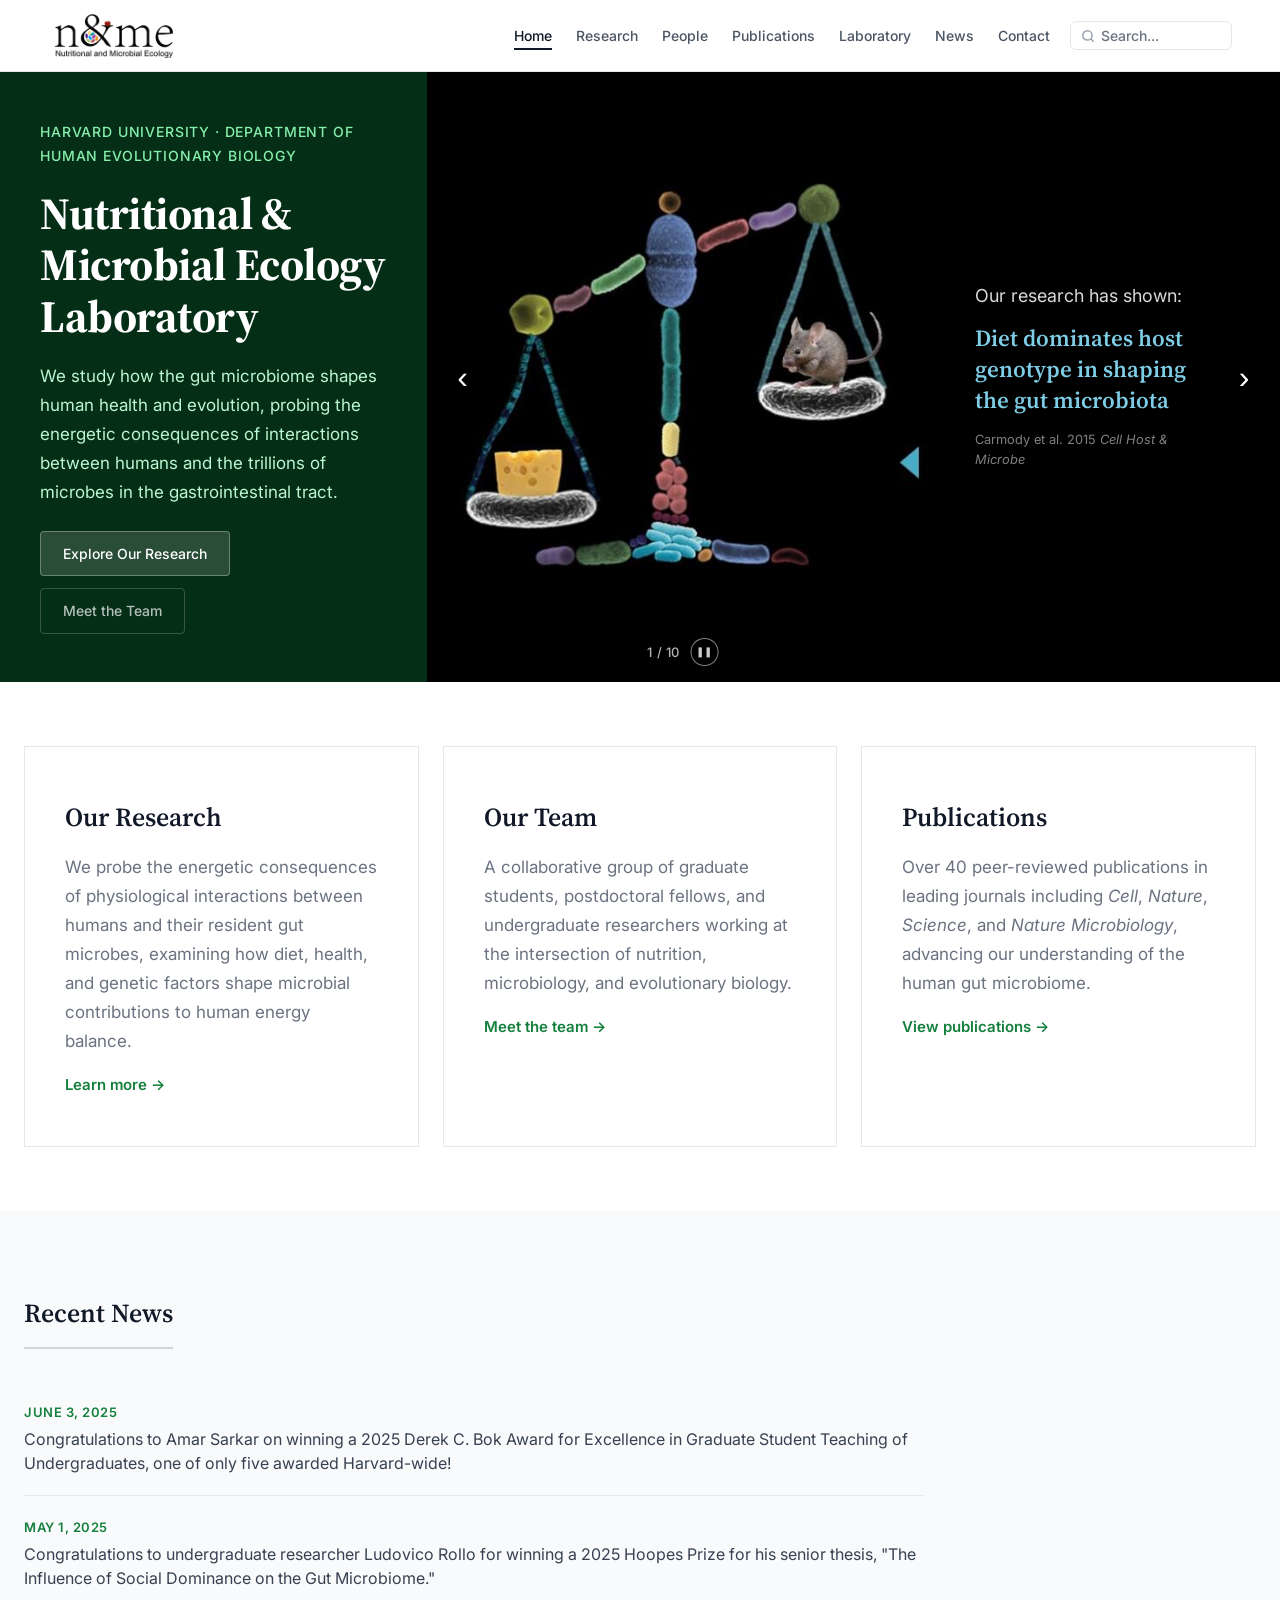
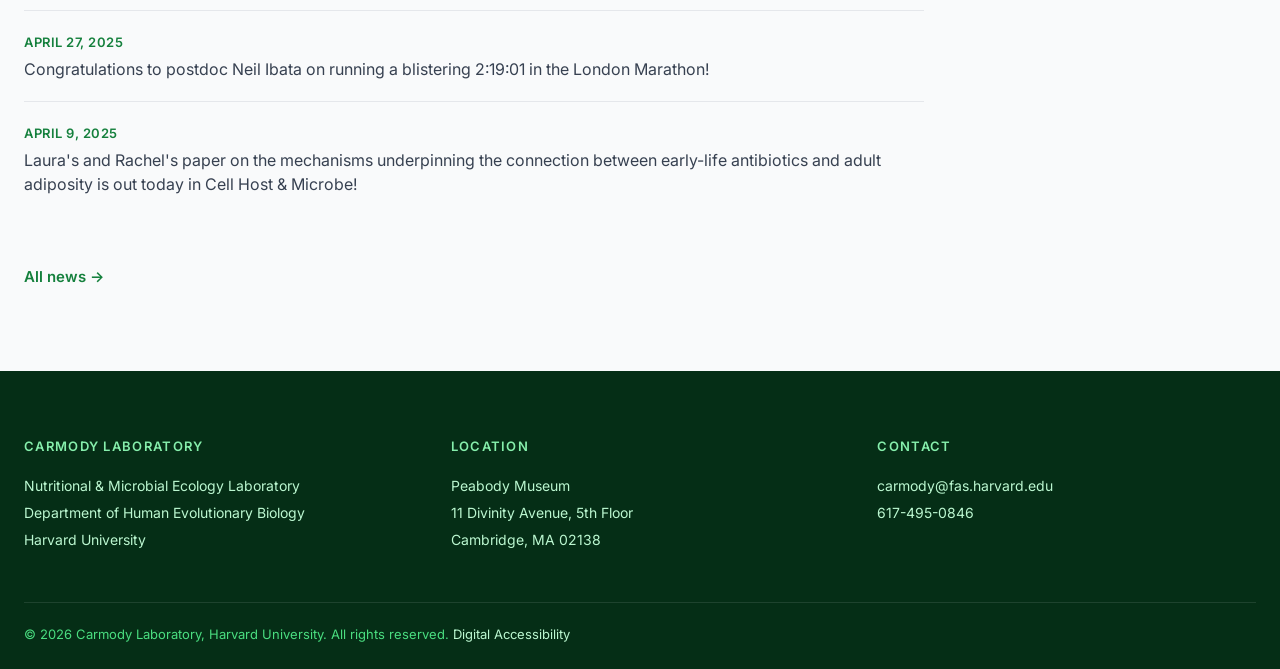
==== index.html @ 8794266c "Add site favicon using NME logo ampersand Generated favicon.ico, favicon-32x32.png, apple-touch-icon" ====
<!DOCTYPE html>
<html lang="en">
<head>
  <meta charset="UTF-8">
  <link rel="icon" type="image/x-icon" href="favicon.ico">
  <link rel="icon" type="image/png" sizes="32x32" href="favicon-32x32.png">
  <link rel="apple-touch-icon" sizes="180x180" href="apple-touch-icon.png">
  <meta name="viewport" content="width=device-width, initial-scale=1.0">
  <title>Carmody Laboratory | Nutritional &amp; Microbial Ecology Laboratory</title>
  <meta name="description" content="The Carmody Laboratory at Harvard University studies how the gut microbiome shapes human health and evolution.">
  <link rel="preconnect" href="https://fonts.googleapis.com">
  <link rel="preconnect" href="https://fonts.gstatic.com" crossorigin>
  <link href="https://fonts.googleapis.com/css2?family=Inter:wght@400;500;600&family=Source+Serif+4:ital,wght@0,400;0,600;0,700;1,400&display=swap" rel="stylesheet">
  <link rel="stylesheet" href="css/styles.css">
</head>
<body>
  <div id="site-nav"></div>

  <main id="main-content">
  <section class="hero">
    <div class="hero-sidecar">
      <div class="hero-text">
        <div class="hero-label">Harvard University &middot; Department of Human Evolutionary Biology</div>
        <h1>Nutritional &amp; Microbial Ecology Laboratory</h1>
        <p class="hero-description">We study how the gut microbiome shapes human health and evolution, probing the energetic consequences of interactions between humans and the trillions of microbes in the gastrointestinal tract.</p>
        <div class="hero-cta">
          <a href="research.html" class="btn btn-primary">Explore Our Research</a>
          <a href="people.html" class="btn btn-outline">Meet the Team</a>
        </div>
      </div>
      <div class="hero-carousel">
        <div class="hero-slideshow">
          <div class="hero-slide active">
            <img src="images/slide1.jpg" alt="Carmody Laboratory research – diet dominates host genotype in shaping the gut microbiota">
          </div>
          <div class="hero-slide">
            <img src="images/slide2.jpg" alt="Carmody Laboratory research">
          </div>
          <div class="hero-slide">
            <img src="images/slide3.jpg" alt="Carmody Laboratory research">
          </div>
          <div class="hero-slide">
            <img src="images/slide4.jpg" alt="Carmody Laboratory research – cooking shapes the gut microbiome">
          </div>
          <div class="hero-slide">
            <img src="images/slide5.jpg" alt="Carmody Laboratory research">
          </div>
          <div class="hero-slide">
            <img src="images/slide6.jpg" alt="Carmody Laboratory research">
          </div>
          <div class="hero-slide">
            <img src="images/slide7.jpg" alt="Carmody Laboratory research – early-life antibiotics and adult adiposity">
          </div>
          <div class="hero-slide">
            <img src="images/slide8.jpg" alt="Carmody Laboratory research – dietary preservatives alter the microbiome">
          </div>
          <div class="hero-slide">
            <img src="images/slide9.jpg" alt="Carmody Laboratory research – socially transmissible gut microbes">
          </div>
          <div class="hero-slide">
            <img src="images/slide10.jpg" alt="Carmody Laboratory research – diet-microbiome-brain axis">
          </div>
        </div>
        <button class="hero-arrow hero-arrow-prev" aria-label="Previous slide">&#8249;</button>
        <button class="hero-arrow hero-arrow-next" aria-label="Next slide">&#8250;</button>
        <div class="hero-controls" role="group" aria-label="Slide navigation">
          <span class="hero-counter" id="hero-counter" aria-live="polite">1 / 10</span>
          <button class="hero-pause" id="hero-pause" aria-label="Pause slideshow">&#10074;&#10074;</button>
        </div>
        <div class="slide-caption" aria-live="polite" aria-atomic="true">
          <p class="slide-label">Our research has shown:</p>
          <p class="slide-finding" id="slide-finding"></p>
          <p class="slide-citation" id="slide-citation"></p>
        </div>
      </div>
    </div>
  </section>

  <section class="highlights-section">
    <div class="highlights">
      <a href="research.html" class="highlight-card">
        <h2>Our Research</h2>
        <p>We probe the energetic consequences of physiological interactions between humans and their resident gut microbes, examining how diet, health, and genetic factors shape microbial contributions to human energy balance.</p>
        <span class="card-link">Learn more &rarr;</span>
      </a>
      <a href="people.html" class="highlight-card">
        <h2>Our Team</h2>
        <p>A collaborative group of graduate students, postdoctoral fellows, and undergraduate researchers working at the intersection of nutrition, microbiology, and evolutionary biology.</p>
        <span class="card-link">Meet the team &rarr;</span>
      </a>
      <a href="publications.html" class="highlight-card">
        <h2>Publications</h2>
        <p>Over 40 peer-reviewed publications in leading journals including <em>Cell</em>, <em>Nature</em>, <em>Science</em>, and <em>Nature Microbiology</em>, advancing our understanding of the human gut microbiome.</p>
        <span class="card-link">View publications &rarr;</span>
      </a>
    </div>
  </section>

  <section class="section section-alt">
    <div class="container">
      <h2 class="section-title">Recent News</h2>
      <div class="recent-news-list">
        <div class="recent-news-item">
          <div class="recent-news-date">June 3, 2025</div>
          <div class="recent-news-text">Congratulations to Amar Sarkar on winning a 2025 Derek C. Bok Award for Excellence in Graduate Student Teaching of Undergraduates, one of only five awarded Harvard-wide!</div>
        </div>
        <div class="recent-news-item">
          <div class="recent-news-date">May 1, 2025</div>
          <div class="recent-news-text">Congratulations to undergraduate researcher Ludovico Rollo for winning a 2025 Hoopes Prize for his senior thesis, "The Influence of Social Dominance on the Gut Microbiome."</div>
        </div>
        <div class="recent-news-item">
          <div class="recent-news-date">April 27, 2025</div>
          <div class="recent-news-text">Congratulations to postdoc Neil Ibata on running a blistering 2:19:01 in the London Marathon!</div>
        </div>
        <div class="recent-news-item">
          <div class="recent-news-date">April 9, 2025</div>
          <div class="recent-news-text">Laura's and Rachel's paper on the mechanisms underpinning the connection between early-life antibiotics and adult adiposity is out today in Cell Host &amp; Microbe!</div>
        </div>
      </div>
      <div style="margin-top: 32px;">
        <a href="news.html" class="card-link">All news &rarr;</a>
      </div>
    </div>
  </section>

  </main>
  <div id="site-footer"></div>
  <script src="js/main.js"></script>
</body>
</html>
---- css/styles.css ----
:root {
  --green-50: #f0fdf4;
  --green-100: #dcfce7;
  --green-200: #bbf7d0;
  --green-300: #86efac;
  --green-400: #4ade80;
  --green-500: #22c55e;
  --green-600: #16a34a;
  --green-700: #15803d;
  --green-800: #166534;
  --green-900: #14532d;
  --green-950: #052e16;

  --gray-50: #f9fafb;
  --gray-100: #f3f4f6;
  --gray-200: #e5e7eb;
  --gray-300: #d1d5db;
  --gray-400: #9ca3af;
  --gray-500: #6b7280;
  --gray-600: #4b5563;
  --gray-700: #374151;
  --gray-800: #1f2937;
  --gray-900: #111827;

  --color-primary: var(--green-700);
  --color-primary-dark: var(--green-800);
  --color-bg: #ffffff;
  --color-bg-alt: var(--green-50);
  --color-text: var(--gray-800);
  --color-text-muted: var(--gray-500);
  --color-border: var(--gray-200);

  --font-sans: 'Inter', system-ui, -apple-system, sans-serif;
  --font-serif: 'Source Serif 4', Georgia, 'Times New Roman', serif;

  --shadow-sm: 0 1px 2px rgba(0, 0, 0, 0.05);
  --shadow-md: 0 4px 6px -1px rgba(0, 0, 0, 0.1), 0 2px 4px -2px rgba(0, 0, 0, 0.1);
  --shadow-lg: 0 10px 15px -3px rgba(0, 0, 0, 0.1), 0 4px 6px -4px rgba(0, 0, 0, 0.1);

  --max-width: 1340px;
  --nav-height: 72px;
  --transition: 250ms ease;
}

*, *::before, *::after { box-sizing: border-box; margin: 0; padding: 0; }
html { scroll-behavior: smooth; }

/* ---- Accessibility ---- */

.skip-link {
  position: absolute;
  top: -100%;
  left: 16px;
  z-index: 2000;
  padding: 12px 24px;
  background: var(--green-950);
  color: white;
  font-size: 14px;
  font-weight: 600;
  border-radius: 0 0 6px 6px;
  text-decoration: none;
  transition: top 0.2s ease;
}

.skip-link:focus {
  top: 0;
  color: white;
}

.sr-only {
  position: absolute;
  width: 1px;
  height: 1px;
  padding: 0;
  margin: -1px;
  overflow: hidden;
  clip: rect(0, 0, 0, 0);
  white-space: nowrap;
  border: 0;
}

:focus-visible {
  outline: 2px solid var(--color-primary);
  outline-offset: 2px;
}

@media (prefers-reduced-motion: reduce) {
  *, *::before, *::after {
    animation-duration: 0.01ms !important;
    animation-iteration-count: 1 !important;
    transition-duration: 0.01ms !important;
    scroll-behavior: auto !important;
  }
}

body {
  font-family: var(--font-sans);
  font-size: 16px;
  line-height: 1.7;
  color: var(--color-text);
  background: var(--color-bg);
  -webkit-font-smoothing: antialiased;
  -moz-osx-font-smoothing: grayscale;
}

img { max-width: 100%; display: block; }
a { color: var(--color-primary); text-decoration: none; transition: color var(--transition); }
a:hover { color: var(--color-primary-dark); }
ul { list-style: none; }
::selection { background: var(--green-200); color: var(--green-900); }

.container {
  max-width: var(--max-width);
  margin: 0 auto;
  padding: 0 24px;
}

.section { padding: 80px 0; }
.section-alt { background: var(--gray-50); }

/* ---- Navigation ---- */

.navbar {
  position: fixed;
  top: 0;
  left: 0;
  right: 0;
  height: var(--nav-height);
  background: white;
  border-bottom: 1px solid var(--color-border);
  z-index: 1000;
  transition: box-shadow var(--transition);
}

.navbar.scrolled { box-shadow: var(--shadow-md); }

.nav-container {
  display: flex;
  align-items: center;
  justify-content: space-between;
  height: 100%;
  max-width: 100%;
  padding: 0 48px;
}

.nav-logo {
  display: flex;
  align-items: center;
  text-decoration: none;
}

.nav-logo-img {
  height: 44px;
  width: auto;
  display: block;
}

.nav-right {
  display: flex;
  align-items: center;
  gap: 20px;
}

.nav-links {
  display: flex;
  gap: 24px;
  align-items: center;
}

.nav-links a {
  font-size: 14px;
  font-weight: 500;
  color: var(--gray-600);
  text-decoration: none;
  padding: 4px 0;
  border-bottom: 2px solid transparent;
  transition: all var(--transition);
}

.nav-links a:hover,
.nav-links a.active {
  color: var(--gray-900);
  border-bottom-color: var(--gray-900);
}

.nav-toggle {
  display: none;
  flex-direction: column;
  gap: 5px;
  background: none;
  border: none;
  cursor: pointer;
  padding: 4px;
}

.nav-toggle span {
  display: block;
  width: 24px;
  height: 2px;
  background: var(--gray-700);
  transition: all var(--transition);
  transform-origin: center;
}

.nav-toggle.active span:nth-child(1) { transform: rotate(45deg) translate(5px, 5px); }
.nav-toggle.active span:nth-child(2) { opacity: 0; }
.nav-toggle.active span:nth-child(3) { transform: rotate(-45deg) translate(5px, -5px); }

/* ---- Search ---- */

.nav-search-wrap {
  position: relative;
  flex-shrink: 0;
}

.nav-search-bar {
  display: flex;
  align-items: center;
  gap: 6px;
  background: transparent;
  border: 1px solid var(--gray-200);
  border-radius: 6px;
  padding: 5px 10px;
  transition: all var(--transition);
}

.nav-search-bar:focus-within {
  border-color: var(--color-primary);
  background: var(--gray-50);
  box-shadow: 0 0 0 1px var(--color-primary);
}

.nav-search-bar svg {
  color: var(--gray-400);
  flex-shrink: 0;
}

.nav-search-bar:focus-within svg {
  color: var(--gray-600);
}

.nav-search-input {
  border: none;
  outline: none;
  background: transparent;
  font-family: var(--font-sans);
  font-size: 14px;
  font-weight: 500;
  color: var(--gray-900);
  width: 120px;
}

.nav-search-input:focus-visible {
  outline: 2px solid var(--primary);
  outline-offset: -2px;
}

.nav-search-input::placeholder {
  color: var(--gray-500);
}

.nav-search-dropdown {
  display: none;
  position: absolute;
  top: calc(100% + 8px);
  right: 0;
  width: 420px;
  background: white;
  border: 1px solid var(--color-border);
  border-radius: 10px;
  box-shadow: var(--shadow-lg);
  max-height: 440px;
  overflow-y: auto;
  z-index: 1100;
  padding: 6px;
}

.nav-search-dropdown.open {
  display: block;
}

.search-empty {
  padding: 24px 16px;
  text-align: center;
  font-size: 13px;
  color: var(--gray-500);
}

.search-group {
  margin-bottom: 4px;
}

.search-group-label {
  font-size: 10px;
  font-weight: 600;
  text-transform: uppercase;
  letter-spacing: 0.08em;
  color: var(--gray-400);
  padding: 8px 10px 4px;
}

.search-result-item {
  display: block;
  padding: 8px 10px;
  border-radius: 6px;
  text-decoration: none;
  color: inherit;
  transition: background 100ms ease;
}

.search-result-item:hover {
  background: var(--gray-50);
  color: inherit;
}

.search-result-title {
  font-size: 13px;
  font-weight: 600;
  color: var(--gray-900);
  line-height: 1.3;
}

.search-result-snippet {
  font-size: 12px;
  color: var(--gray-500);
  line-height: 1.5;
  margin-top: 1px;
}

.search-result-item mark {
  background: var(--green-200);
  color: var(--green-900);
  padding: 0 1px;
  border-radius: 2px;
}

@media (max-width: 768px) {
  .nav-search-wrap { margin-left: 0; position: static; }
  .nav-search-bar { margin-top: 8px; }
  .nav-search-input { width: 100%; }
  .nav-search-dropdown { width: calc(100vw - 48px); left: 24px; right: 24px; }
}

/* ---- Hero ---- */

.hero {
  margin-top: var(--nav-height);
  background: #000;
}

.hero-sidecar {
  display: grid;
  grid-template-columns: 1fr 2fr;
}

.hero-text {
  background: var(--green-950);
  color: white;
  padding: 48px 40px;
  display: flex;
  flex-direction: column;
  justify-content: center;
}

.hero-carousel {
  position: relative;
  background: #000;
  display: flex;
  align-items: center;
}

.hero-slideshow {
  position: relative;
  width: 100%;
  aspect-ratio: 16 / 9;
  overflow: hidden;
}

.hero-slide {
  display: none;
  width: 100%;
}

.hero-slide.active {
  display: block;
  animation: heroFadeIn 0.8s ease;
}

@keyframes heroFadeIn {
  from { opacity: 0; }
  to { opacity: 1; }
}

.hero-slide img {
  width: 100%;
  height: auto;
  display: block;
}

.slide-caption {
  position: absolute;
  top: 0;
  right: 0;
  bottom: 0;
  width: 40%;
  background: #000;
  display: flex;
  flex-direction: column;
  justify-content: center;
  padding: 0 64px 0 36px;
  z-index: 2;
  color: white;
}

.slide-label {
  font-size: clamp(14px, 1.4vw, 18px);
  font-weight: 400;
  line-height: 1.4;
  margin-bottom: 14px;
  color: rgba(255, 255, 255, 0.85);
}

.slide-finding {
  font-family: var(--font-serif);
  font-size: clamp(16px, 1.8vw, 24px);
  font-weight: 600;
  line-height: 1.35;
  margin-bottom: 14px;
  transition: opacity 0.4s ease;
}

.slide-citation {
  font-size: clamp(11px, 1vw, 13px);
  color: rgba(255, 255, 255, 0.5);
  line-height: 1.6;
  transition: opacity 0.4s ease;
}

.hero-arrow {
  position: absolute;
  top: 50%;
  transform: translateY(-50%);
  z-index: 3;
  background: rgba(0, 0, 0, 0.4);
  color: white;
  border: none;
  font-size: 32px;
  line-height: 1;
  width: 48px;
  height: 48px;
  border-radius: 50%;
  cursor: pointer;
  transition: background var(--transition);
  display: flex;
  align-items: center;
  justify-content: center;
}

.hero-arrow:hover {
  background: rgba(0, 0, 0, 0.65);
}

.hero-arrow-prev { left: 12px; }
.hero-arrow-next { right: 12px; }

.hero-controls {
  position: absolute;
  bottom: 16px;
  left: 30%;
  transform: translateX(-50%);
  display: flex;
  align-items: center;
  gap: 10px;
  z-index: 3;
}

.hero-counter {
  font-size: 13px;
  font-weight: 500;
  color: rgba(255,255,255,0.7);
  letter-spacing: 0.05em;
  user-select: none;
}

.hero-pause {
  width: 28px;
  height: 28px;
  border-radius: 50%;
  border: 1.5px solid rgba(255,255,255,0.5);
  background: rgba(0,0,0,0.25);
  color: rgba(255,255,255,0.8);
  font-size: 10px;
  line-height: 1;
  cursor: pointer;
  padding: 0;
  display: flex;
  align-items: center;
  justify-content: center;
  transition: all var(--transition);
}

.hero-pause:hover {
  background: rgba(0,0,0,0.45);
  border-color: rgba(255,255,255,0.8);
  color: white;
}

.hero-inner {
  max-width: 700px;
}

.hero-label {
  font-size: 14px;
  font-weight: 500;
  letter-spacing: 0.06em;
  text-transform: uppercase;
  color: var(--green-300);
  margin-bottom: 20px;
}

.hero h1 {
  font-family: var(--font-serif);
  font-size: clamp(32px, 3.5vw, 46px);
  font-weight: 700;
  line-height: 1.15;
  letter-spacing: -0.01em;
  margin-bottom: 20px;
}

.hero-description {
  font-size: 17px;
  line-height: 1.7;
  color: var(--green-200);
}

.hero-cta {
  margin-top: 24px;
  display: flex;
  gap: 12px;
  flex-wrap: wrap;
}

/* ---- Buttons ---- */

.btn {
  display: inline-flex;
  align-items: center;
  gap: 8px;
  padding: 10px 22px;
  font-size: 14px;
  font-weight: 500;
  font-family: var(--font-sans);
  border-radius: 4px;
  text-decoration: none;
  transition: all var(--transition);
  cursor: pointer;
  border: none;
}

.btn-primary {
  background: rgba(255, 255, 255, 0.15);
  color: white;
  border: 1px solid rgba(255, 255, 255, 0.3);
}

.btn-primary:hover {
  background: rgba(255, 255, 255, 0.25);
  color: white;
}

.btn-outline {
  background: transparent;
  color: rgba(255, 255, 255, 0.7);
  border: 1px solid rgba(255, 255, 255, 0.2);
}

.btn-outline:hover {
  background: rgba(255, 255, 255, 0.1);
  color: white;
}

.btn-green {
  background: var(--color-primary);
  color: white;
}

.btn-green:hover {
  background: var(--color-primary-dark);
  color: white;
}

/* ---- Page Header ---- */

.page-header {
  margin-top: var(--nav-height);
  padding: 72px 0;
  background: linear-gradient(135deg, var(--green-950) 0%, var(--green-900) 50%, var(--green-800) 100%);
  color: white;
  position: relative;
  overflow: hidden;
}

.page-header::before {
  content: '';
  position: absolute;
  inset: 0;
  background-image: url("data:image/svg+xml,%3Csvg xmlns='http://www.w3.org/2000/svg' width='600' height='400'%3E%3Cdefs%3E%3Cstyle%3E.r%7Bfill:none;stroke:rgba(134,239,172,0.1);stroke-width:1.5;stroke-linecap:round%7D.c%7Bfill:rgba(134,239,172,0.08)%7D.f%7Bfill:none;stroke:rgba(134,239,172,0.06);stroke-width:0.8%7D%3C/style%3E%3C/defs%3E%3Cellipse class='r' cx='90' cy='70' rx='14' ry='5' transform='rotate(-30 90 70)'/%3E%3Cellipse class='r' cx='220' cy='50' rx='16' ry='5' transform='rotate(15 220 50)'/%3E%3Cellipse class='r' cx='400' cy='80' rx='13' ry='4.5' transform='rotate(-45 400 80)'/%3E%3Cellipse class='r' cx='530' cy='55' rx='15' ry='5' transform='rotate(20 530 55)'/%3E%3Cellipse class='r' cx='150' cy='180' rx='12' ry='4' transform='rotate(40 150 180)'/%3E%3Cellipse class='r' cx='340' cy='160' rx='17' ry='5.5' transform='rotate(-10 340 160)'/%3E%3Cellipse class='r' cx='500' cy='190' rx='14' ry='4.5' transform='rotate(55 500 190)'/%3E%3Cellipse class='r' cx='70' cy='300' rx='15' ry='5' transform='rotate(-20 70 300)'/%3E%3Cellipse class='r' cx='260' cy='320' rx='13' ry='4.5' transform='rotate(35 260 320)'/%3E%3Cellipse class='r' cx='440' cy='310' rx='16' ry='5' transform='rotate(-40 440 310)'/%3E%3Cellipse class='r' cx='560' cy='340' rx='12' ry='4' transform='rotate(10 560 340)'/%3E%3Ccircle class='c' cx='310' cy='90' r='5'/%3E%3Ccircle class='c' cx='55' cy='150' r='4'/%3E%3Ccircle class='c' cx='470' cy='130' r='6'/%3E%3Ccircle class='c' cx='180' cy='260' r='5'/%3E%3Ccircle class='c' cx='380' cy='250' r='4'/%3E%3Ccircle class='c' cx='520' cy='280' r='5'/%3E%3Ccircle class='c' cx='120' cy='370' r='4'/%3E%3Ccircle class='c' cx='350' cy='370' r='5'/%3E%3Cpath class='f' d='M104 70q12-18 8-35'/%3E%3Cpath class='f' d='M236 50q10 15 5 30'/%3E%3Cpath class='f' d='M413 76q-8-20-3-38'/%3E%3Cpath class='f' d='M545 55q8 12 15 25'/%3E%3Cpath class='f' d='M160 175q15-10 20-28'/%3E%3Cpath class='f' d='M357 160q10 12 6 28'/%3E%3Cpath class='f' d='M508 183q-12-15-8-32'/%3E%3Cpath class='f' d='M84 300q-10 14-6 30'/%3E%3Cpath class='f' d='M273 315q12-12 18-28'/%3E%3Cpath class='f' d='M453 305q-15 10-12 28'/%3E%3Cpath class='r' cx='0' cy='0' rx='0' ry='0' style='stroke-width:0.6' d='M58 148q-15 8-28 4'/%3E%3Cpath class='f' d='M472 125q18-5 25 8s-5 18-15 12'/%3E%3Cpath class='f' d='M312 85q-12 12-20 8s-4-14 8-16'/%3E%3C/svg%3E");
  background-size: 600px 400px;
  opacity: 0.7;
}

.page-header .container { position: relative; z-index: 1; }

.page-header h1 {
  font-family: var(--font-serif);
  font-size: clamp(28px, 3.5vw, 40px);
  font-weight: 700;
  letter-spacing: -0.01em;
}

.page-header .subtitle {
  margin-top: 8px;
  font-size: 16px;
  color: var(--green-200);
  max-width: 600px;
}

/* ---- Section Titles ---- */

.section-title {
  font-family: var(--font-serif);
  font-size: 26px;
  font-weight: 600;
  color: var(--gray-900);
  margin-bottom: 32px;
  padding-bottom: 12px;
  border-bottom: 2px solid var(--gray-300);
  display: inline-block;
}

/* ---- Highlight Cards (Home) ---- */

.highlights {
  display: grid;
  grid-template-columns: repeat(3, 1fr);
  gap: 24px;
  padding: 0 24px;
}

.highlight-card {
  display: block;
  padding: 48px 40px;
  background: white;
  border: 1px solid var(--color-border);
  transition: border-color var(--transition);
  text-decoration: none;
  color: inherit;
}

.highlight-card:hover {
  border-color: var(--gray-400);
  color: inherit;
}

.highlight-card h2 {
  font-family: var(--font-serif);
  font-size: 26px;
  font-weight: 600;
  margin-bottom: 14px;
  color: var(--gray-900);
}

.highlight-card p {
  font-size: 17px;
  color: var(--color-text-muted);
  line-height: 1.7;
}

.highlights-section {
  padding: 64px 0;
}

.card-link {
  display: inline-block;
  margin-top: 16px;
  font-size: 15px;
  font-weight: 600;
  color: var(--color-primary);
}

.card-link:hover { color: var(--color-primary-dark); }

/* ---- Recent News (Home) ---- */

.recent-news-list { max-width: 900px; }

.recent-news-item {
  padding: 20px 0;
  border-bottom: 1px solid var(--color-border);
}

.recent-news-item:last-child { border-bottom: none; }

.recent-news-date {
  font-size: 13px;
  font-weight: 600;
  color: var(--color-primary);
  text-transform: uppercase;
  letter-spacing: 0.04em;
}

.recent-news-text {
  font-size: 16px;
  color: var(--gray-700);
  margin-top: 4px;
  line-height: 1.5;
}

/* ---- Prose (About) ---- */

.prose {
  max-width: 840px;
  font-size: 17px;
  line-height: 1.85;
}

.prose p + p { margin-top: 24px; }

.lead {
  font-size: 20px;
  line-height: 1.7;
  color: var(--gray-700);
  font-weight: 400;
}

/* ---- People ---- */

.people-grid {
  display: grid;
  grid-template-columns: repeat(4, 1fr);
  gap: 24px;
}

.person-card {
  background: white;
  border: 1px solid var(--color-border);
  padding: 28px;
  transition: border-color var(--transition);
}

.person-card:hover { border-color: var(--color-border); }

.person-header {
  display: flex;
  align-items: center;
  gap: 16px;
  margin-bottom: 12px;
}

.person-avatar {
  width: 56px;
  height: 56px;
  border-radius: 50%;
  background: var(--color-primary);
  color: white;
  display: flex;
  align-items: center;
  justify-content: center;
  font-size: 18px;
  font-weight: 600;
  flex-shrink: 0;
}

.person-card:nth-child(4n+2) .person-avatar { background: var(--green-600); }
.person-card:nth-child(4n+3) .person-avatar { background: var(--green-800); }
.person-card:nth-child(4n+4) .person-avatar { background: var(--green-900); }

.person-info h3 {
  font-size: 17px;
  font-weight: 600;
  color: var(--gray-900);
  line-height: 1.3;
}

.person-role {
  font-size: 14px;
  color: var(--color-primary);
  font-weight: 500;
  margin-top: 2px;
}

.person-role-former {
  font-size: 13px;
  color: var(--gray-500);
  margin-top: 2px;
}

.person-email {
  font-size: 13px;
  color: var(--color-text-muted);
  margin-top: 6px;
}

.person-email a { color: var(--color-text-muted); }
.person-email a:hover { color: var(--color-primary); }

.former-grid {
  display: grid;
  grid-template-columns: repeat(auto-fill, minmax(280px, 1fr));
  gap: 16px;
}

.former-card {
  padding: 20px 24px;
  background: white;
  border: 1px solid var(--color-border);
  border-radius: 6px;
  transition: all var(--transition);
}

.former-card:hover { border-color: var(--color-primary); }

.former-card h3 {
  font-size: 15px;
  font-weight: 600;
  color: var(--gray-900);
  margin-bottom: 4px;
}

.former-card p {
  font-size: 13px;
  color: var(--color-text-muted);
  line-height: 1.5;
}

/* ---- Publications ---- */

.pub-year {
  font-size: 24px;
  font-weight: 700;
  color: var(--color-primary);
  margin-top: 48px;
  margin-bottom: 20px;
  padding-bottom: 8px;
  border-bottom: 2px solid var(--green-100);
}

.pub-year:first-of-type { margin-top: 0; }

.pub-entry {
  padding: 16px 0 16px 20px;
  border-left: 3px solid var(--green-100);
  margin-bottom: 12px;
  transition: border-color var(--transition);
}

.pub-entry:hover { border-left-color: var(--color-primary); }

.pub-authors {
  font-size: 15px;
  color: var(--gray-600);
  margin-bottom: 2px;
}

.pub-authors strong { color: var(--gray-800); font-weight: 600; }

.pub-title {
  font-size: 16px;
  font-weight: 600;
  color: var(--gray-900);
  margin-bottom: 4px;
  line-height: 1.4;
}

.pub-journal {
  font-size: 14px;
  color: var(--color-text-muted);
}

.pub-links {
  margin-top: 8px;
  display: flex;
  gap: 8px;
  flex-wrap: wrap;
}

.pub-links a {
  font-size: 13px;
  font-weight: 500;
  color: var(--color-primary);
  padding: 3px 10px;
  background: var(--gray-50);
  border: 1px solid var(--color-border);
  transition: background var(--transition);
}

.pub-links a:hover { background: var(--gray-100); }

.pub-note {
  margin-top: 48px;
  padding: 16px 24px;
  background: var(--gray-50);
  border: 1px solid var(--color-border);
  font-size: 14px;
  color: var(--gray-600);
  line-height: 1.6;
}

/* ---- News ---- */

.news-year-header {
  font-size: 22px;
  font-weight: 700;
  color: var(--green-800);
  margin-top: 48px;
  margin-bottom: 0;
  padding: 12px 0;
  border-bottom: 2px solid var(--green-200);
}

.news-year-header:first-of-type { margin-top: 0; }

.news-item {
  padding: 20px 0;
  border-bottom: 1px solid var(--color-border);
}

.news-item:last-child { border-bottom: none; }

.news-date {
  font-size: 13px;
  font-weight: 600;
  color: var(--color-primary);
  text-transform: uppercase;
  letter-spacing: 0.04em;
  margin-bottom: 4px;
}

.news-text {
  font-size: 16px;
  line-height: 1.65;
  color: var(--gray-700);
}

.news-text a { text-decoration: underline; text-underline-offset: 2px; }

.news-item.hidden { display: none; }

.load-more-container {
  text-align: center;
  margin-top: 40px;
}

#load-more-btn {
  padding: 13px 36px;
  font-size: 15px;
  font-weight: 600;
  font-family: var(--font-sans);
  background: var(--color-primary);
  color: white;
  border: none;
  border-radius: 6px;
  cursor: pointer;
  transition: all var(--transition);
}

#load-more-btn:hover { background: var(--color-primary-dark); }

/* ---- Laboratory ---- */

.lab-section { margin-bottom: 48px; }

.lab-section:last-child { margin-bottom: 0; }

.lab-section h2 {
  font-family: var(--font-serif);
  font-size: 24px;
  font-weight: 600;
  color: var(--gray-900);
  margin-bottom: 16px;
}

.lab-section p {
  font-size: 16px;
  line-height: 1.75;
  color: var(--gray-700);
  margin-bottom: 12px;
}

.lab-stats {
  display: grid;
  grid-template-columns: repeat(4, 1fr);
  gap: 20px;
  margin: 32px 0;
}

.lab-stat {
  text-align: center;
  padding: 24px 16px;
  background: white;
  border: 1px solid var(--color-border);
}

.lab-stat-number {
  font-size: 32px;
  font-weight: 700;
  color: var(--color-primary);
  line-height: 1;
}

.lab-stat-label {
  font-size: 13px;
  color: var(--color-text-muted);
  margin-top: 8px;
}

.capabilities-grid {
  display: grid;
  grid-template-columns: repeat(3, 1fr);
  gap: 24px;
  margin-top: 32px;
}

.capability-card {
  padding: 28px;
  background: white;
  border: 1px solid var(--color-border);
}

.capability-card h3 {
  font-size: 17px;
  font-weight: 600;
  color: var(--gray-900);
  margin-bottom: 16px;
}

.capability-card ul {
  list-style: disc;
  padding-left: 20px;
}

.capability-card li {
  font-size: 14px;
  color: var(--gray-600);
  margin-bottom: 8px;
  line-height: 1.5;
}

.shared-resources { margin-top: 40px; }

.shared-resources h3 {
  font-size: 18px;
  font-weight: 600;
  color: var(--gray-900);
  margin-bottom: 16px;
}

.resource-links {
  display: flex;
  gap: 16px;
  flex-wrap: wrap;
}

.resource-link {
  display: inline-block;
  padding: 10px 18px;
  background: var(--gray-50);
  border: 1px solid var(--color-border);
  font-size: 14px;
  font-weight: 500;
  color: var(--color-primary);
  transition: all var(--transition);
}

.resource-link:hover {
  background: var(--gray-100);
  color: var(--color-primary-dark);
}

/* ---- Research ---- */

.research-intro {
  font-size: clamp(17px, 2vw, 19px);
  line-height: 1.75;
  color: var(--color-text);
  max-width: 900px;
  margin-bottom: 48px;
}


/* ---- Research Tabs ---- */

.research-boxes {
  display: grid;
  grid-template-columns: repeat(3, 1fr);
  gap: 20px;
  margin-bottom: 0;
}

.research-box {
  display: flex;
  flex-direction: column;
  padding: 28px 24px;
  border: 2px solid var(--color-border);
  background: white;
  cursor: pointer;
  text-align: left;
  font-family: inherit;
  transition: border-color var(--transition), background var(--transition), box-shadow var(--transition);
}

.research-box:hover {
  border-color: var(--gray-400);
  box-shadow: var(--shadow-sm);
}

.research-box.active {
  background: var(--green-950);
  border-color: var(--green-800);
  box-shadow: var(--shadow-md);
}

.research-box h2 {
  font-family: var(--font-serif);
  font-size: 18px;
  font-weight: 600;
  color: var(--gray-900);
  line-height: 1.35;
  margin-bottom: 10px;
  transition: color var(--transition);
}

.research-box.active h2 {
  color: white;
}

.research-box p {
  font-size: 14px;
  color: var(--gray-500);
  line-height: 1.6;
  transition: color var(--transition);
}

.research-box.active p {
  color: var(--green-200);
}

.research-detail {
  display: none;
  margin-top: 36px;
  padding: 36px;
  border: 1px solid var(--color-border);
  background: white;
}

.research-detail.active {
  display: block;
}

.research-detail-description {
  max-width: 900px;
  margin-bottom: 32px;
}

.research-detail-description p {
  font-size: 16px;
  line-height: 1.8;
  color: var(--color-text);
  margin-bottom: 16px;
}

.research-detail-description p:last-child {
  margin-bottom: 0;
}

.research-papers-label {
  font-size: 13px;
  font-weight: 600;
  text-transform: uppercase;
  letter-spacing: 0.08em;
  color: var(--color-primary);
  margin-bottom: 16px;
}

.research-papers {
  display: flex;
  flex-direction: column;
  gap: 16px;
}

.research-paper {
  display: flex;
  gap: 24px;
  padding: 20px;
  border: 1px solid var(--color-border);
  background: var(--gray-50);
  text-decoration: none;
  color: inherit;
  transition: border-color var(--transition), background var(--transition);
}

.research-paper:hover {
  border-color: var(--gray-400);
  background: white;
  color: inherit;
}

.research-paper-fig {
  width: 220px;
  height: 160px;
  object-fit: cover;
  object-position: top left;
  flex-shrink: 0;
  border: 1px solid var(--color-border);
  background: white;
}

.research-paper-info {
  display: flex;
  flex-direction: column;
  justify-content: center;
  min-width: 0;
}

.research-paper-title {
  font-family: var(--font-serif);
  font-size: 17px;
  font-weight: 600;
  color: var(--gray-900);
  line-height: 1.4;
  margin-bottom: 8px;
}

.research-paper-desc {
  font-size: 14px;
  color: var(--gray-600);
  line-height: 1.6;
  margin-bottom: 8px;
}

.research-paper-cite {
  font-size: 13px;
  color: var(--color-primary);
  font-weight: 500;
}

@media (max-width: 768px) {
  .research-boxes { grid-template-columns: 1fr; }
  .research-detail { padding: 24px 20px; margin-top: 24px; }
  .research-paper { flex-direction: column; gap: 12px; }
  .research-paper-fig { width: 100%; height: auto; max-height: 200px; }
  .research-box h2 { font-size: 16px; }
}

/* ---- Contact ---- */

.contact-grid {
  display: grid;
  grid-template-columns: repeat(2, 1fr);
  gap: 32px;
}

.contact-card {
  padding: 36px;
  background: white;
  border: 1px solid var(--color-border);
}

.contact-card-label {
  font-size: 13px;
  font-weight: 600;
  text-transform: uppercase;
  letter-spacing: 0.06em;
  color: var(--color-primary);
  margin-bottom: 16px;
}

.contact-card h2 {
  font-size: 22px;
  font-weight: 600;
  color: var(--gray-900);
  margin-bottom: 16px;
}

.contact-card p {
  font-size: 15px;
  color: var(--gray-600);
  margin-bottom: 6px;
}

.contact-card a { color: var(--color-primary); }

.address-section {
  margin-top: 48px;
  padding: 36px;
  background: var(--gray-50);
  border: 1px solid var(--color-border);
}

.address-section h2 {
  font-size: 20px;
  font-weight: 600;
  margin-bottom: 16px;
  color: var(--gray-900);
}

.address-section p {
  font-size: 16px;
  color: var(--gray-700);
  margin-bottom: 4px;
}

.address-section a { color: var(--color-primary); }

/* ---- Footer ---- */

.footer {
  background: var(--green-950);
  color: white;
  padding: 64px 0 0;
}

.footer-grid {
  display: grid;
  grid-template-columns: repeat(3, 1fr);
  gap: 48px;
}

.footer h4 {
  font-size: 13px;
  font-weight: 600;
  text-transform: uppercase;
  letter-spacing: 0.1em;
  color: var(--green-300);
  margin-bottom: 16px;
}

.footer p {
  font-size: 14px;
  color: var(--green-200);
  line-height: 1.8;
  margin-bottom: 2px;
}

.footer a { color: var(--green-200); transition: color var(--transition); }
.footer a:hover { color: white; }

.footer-bottom {
  margin-top: 48px;
  padding: 20px 0;
  border-top: 1px solid rgba(255, 255, 255, 0.1);
}

.footer-bottom p {
  font-size: 13px;
  color: var(--green-400);
}

/* ---- People Photos ---- */

.person-photo {
  width: 100%;
  aspect-ratio: 4 / 5;
  object-fit: cover;
  margin-bottom: 16px;
}

.person-photo-placeholder {
  width: 100%;
  aspect-ratio: 4 / 5;
  background: var(--gray-100);
  margin-bottom: 16px;
  display: flex;
  align-items: center;
  justify-content: center;
  font-size: 48px;
  font-weight: 600;
  color: var(--color-primary);
}

.person-card > h3 {
  font-family: var(--font-serif);
  font-size: 18px;
  font-weight: 600;
  color: var(--gray-900);
  line-height: 1.3;
  margin-bottom: 6px;
}

.person-bio {
  font-size: 14px;
  line-height: 1.65;
  color: var(--gray-600);
  margin-top: 12px;
  display: -webkit-box;
  -webkit-line-clamp: 3;
  -webkit-box-orient: vertical;
  overflow: hidden;
  cursor: pointer;
  transition: all var(--transition);
}

.person-bio.expanded {
  -webkit-line-clamp: unset;
  overflow: visible;
}

.person-bio-toggle {
  display: inline-block;
  margin-top: 6px;
  font-size: 13px;
  font-weight: 500;
  color: var(--color-primary);
  cursor: pointer;
  background: none;
  border: none;
  padding: 0;
  font-family: var(--font-sans);
}

.person-bio-toggle:hover {
  color: var(--color-primary-dark);
}

/* ---- About Layout ---- */

.about-layout {
  display: grid;
  grid-template-columns: 260px 1fr;
  gap: 40px;
  align-items: start;
}

.about-image-col {
  position: sticky;
  top: calc(var(--nav-height) + 24px);
}

.about-image {
  width: 100%;
}

/* ---- Lab Photo ---- */

.lab-photo {
  width: 100%;
  margin-bottom: 12px;
}

.lab-photo-caption {
  font-size: 14px;
  font-style: italic;
  color: var(--gray-500);
  margin-bottom: 32px;
  line-height: 1.6;
}

/* ---- Responsive ---- */

@media (max-width: 1024px) {
  .people-grid { grid-template-columns: repeat(3, 1fr); }
  .highlights { grid-template-columns: 1fr; }
  .capabilities-grid { grid-template-columns: 1fr 1fr; }
  .lab-stats { grid-template-columns: repeat(2, 1fr); }
}

@media (max-width: 768px) {
  .nav-toggle { display: flex; }

  .nav-right {
    display: contents;
  }

  .nav-links {
    display: none;
    position: absolute;
    top: var(--nav-height);
    left: 0;
    right: 0;
    background: white;
    flex-direction: column;
    padding: 8px 24px 16px;
    gap: 0;
    border-bottom: 1px solid var(--color-border);
    box-shadow: var(--shadow-lg);
  }

  .nav-links.open { display: flex; }
  .nav-links li { width: 100%; }

  .nav-links a {
    display: block;
    padding: 12px 0;
    border-bottom: none;
  }

  .hero-sidecar { grid-template-columns: 1fr; }
  .hero-text { padding: 48px 24px 40px; }
  .slide-caption {
    position: relative;
    width: 100%;
    padding: 24px;
  }
  .hero-dots { left: 50%; }
  .section { padding: 56px 0; }

  .highlights { grid-template-columns: 1fr; }
  .people-grid { grid-template-columns: repeat(2, 1fr); }
  .former-grid { grid-template-columns: 1fr; }
  .capabilities-grid { grid-template-columns: 1fr; }
  .contact-grid { grid-template-columns: 1fr; }
  .footer-grid { grid-template-columns: 1fr; gap: 32px; }
  .lab-stats { grid-template-columns: 1fr 1fr; }

  .about-layout { grid-template-columns: 1fr; }
  .about-image-col { position: static; max-width: 200px; margin: 0 auto; }
  .page-header { padding: 48px 0; }

}

@media (max-width: 480px) {
  .lab-stats { grid-template-columns: 1fr; }
  .hero-cta { flex-direction: column; }
  .hero-cta .btn { width: 100%; justify-content: center; }
}
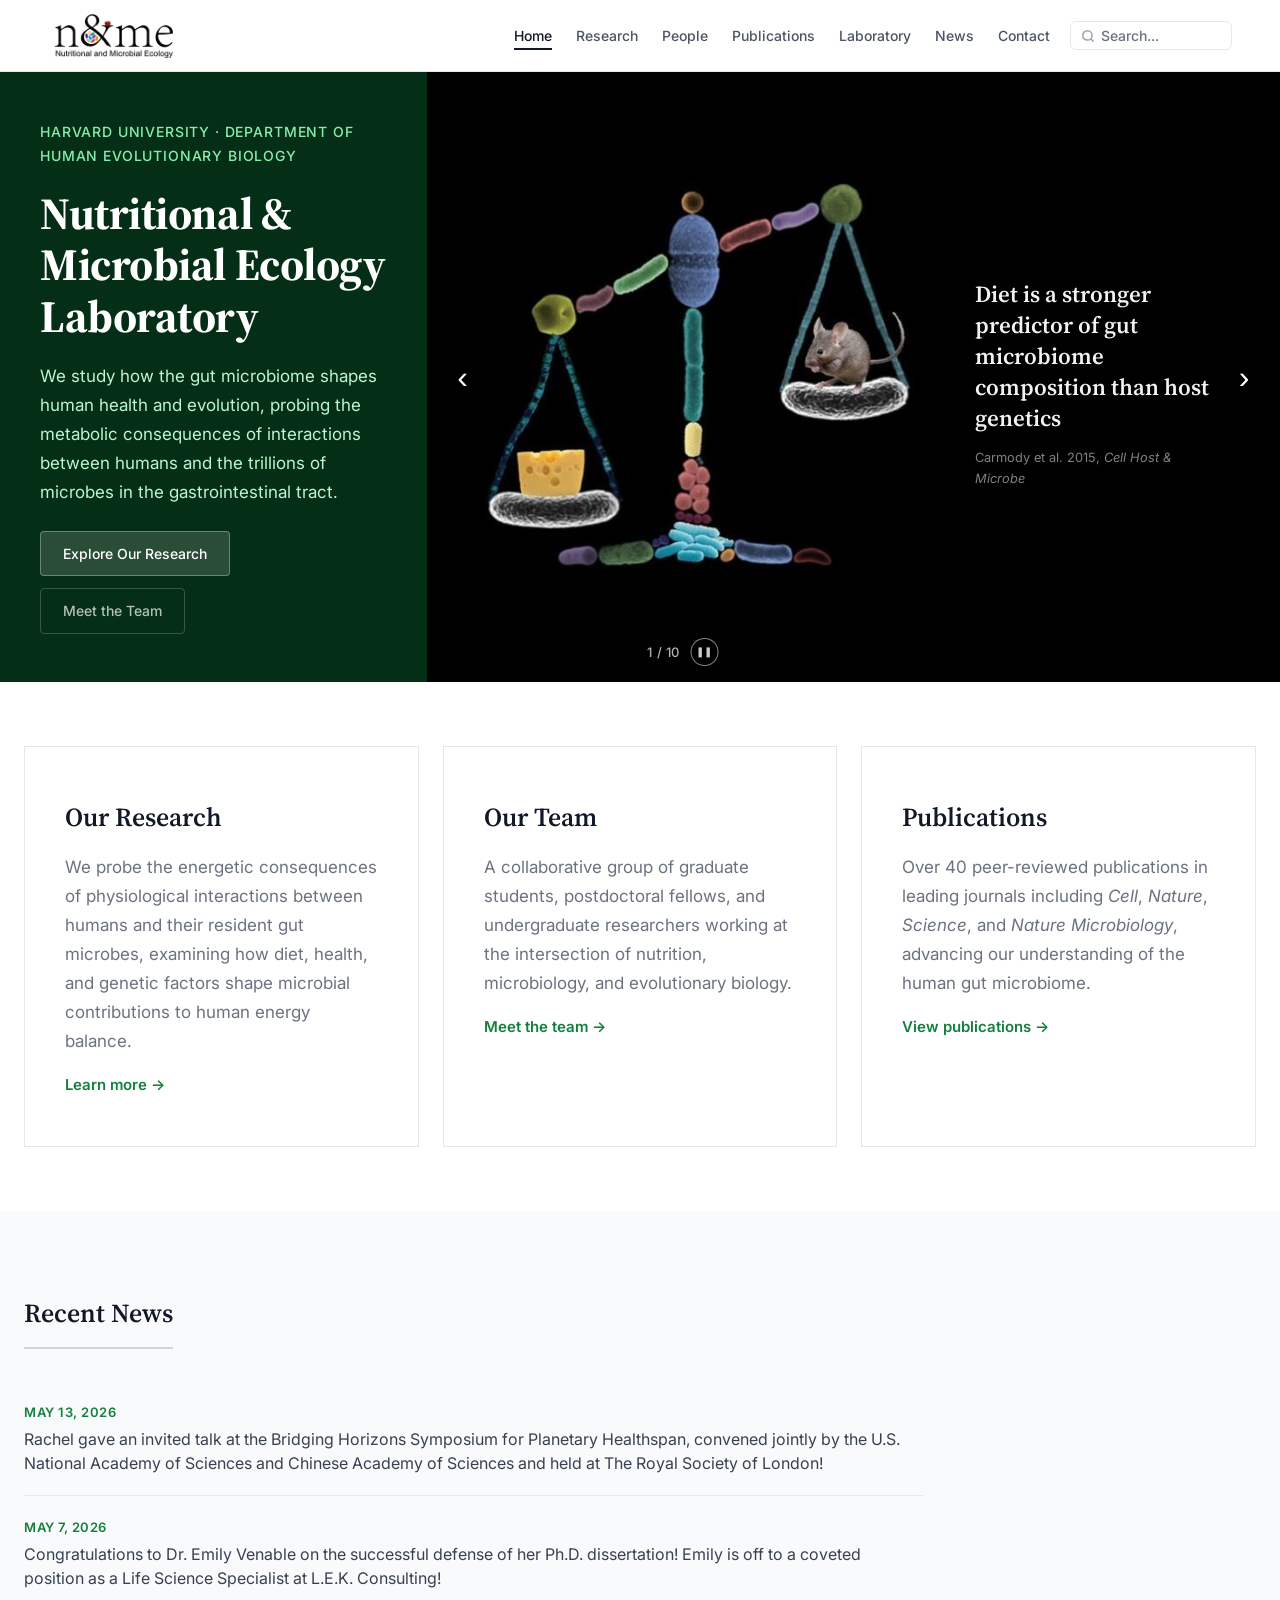
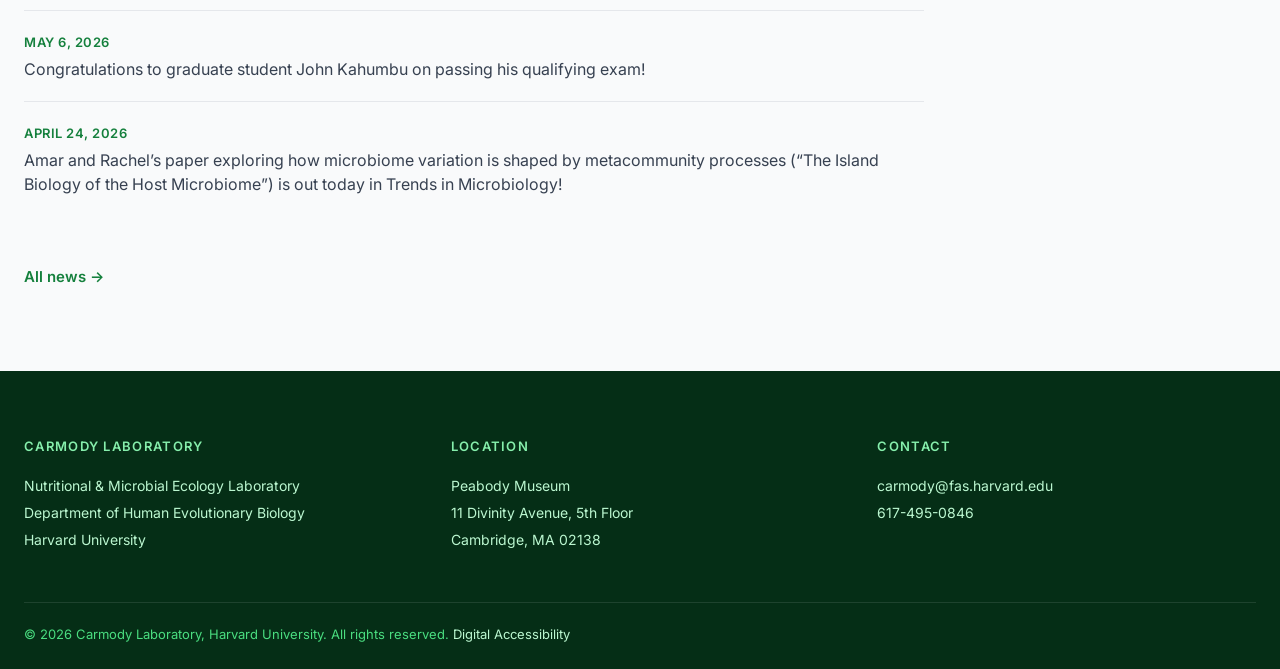
==== commit 9101086b: "Comprehensive site update: news, people, backgrounds, and slide cleanup - Add 20+ news items from Ra" ====
--- a/index.html
+++ b/index.html
@@ -22,7 +22,7 @@
       <div class="hero-text">
         <div class="hero-label">Harvard University &middot; Department of Human Evolutionary Biology</div>
         <h1>Nutritional &amp; Microbial Ecology Laboratory</h1>
-        <p class="hero-description">We study how the gut microbiome shapes human health and evolution, probing the energetic consequences of interactions between humans and the trillions of microbes in the gastrointestinal tract.</p>
+        <p class="hero-description">We study how the gut microbiome shapes human health and evolution, probing the metabolic consequences of interactions between humans and the trillions of microbes in the gastrointestinal tract.</p>
         <div class="hero-cta">
           <a href="research.html" class="btn btn-primary">Explore Our Research</a>
           <a href="people.html" class="btn btn-outline">Meet the Team</a>
@@ -31,34 +31,64 @@
       <div class="hero-carousel">
         <div class="hero-slideshow">
           <div class="hero-slide active">
-            <img src="images/slide1.jpg" alt="Carmody Laboratory research – diet dominates host genotype in shaping the gut microbiota">
+            <picture>
+              <source media="(max-width: 768px)" srcset="images/slide1-mobile.jpg">
+              <img src="images/slide1.jpg" alt="Carmody Laboratory research – diet dominates host genotype in shaping the gut microbiota">
+            </picture>
           </div>
           <div class="hero-slide">
-            <img src="images/slide2.jpg" alt="Carmody Laboratory research">
+            <picture>
+              <source media="(max-width: 768px)" srcset="images/slide2-mobile.jpg">
+              <img src="images/slide2.jpg" alt="Carmody Laboratory research">
+            </picture>
           </div>
           <div class="hero-slide">
-            <img src="images/slide3.jpg" alt="Carmody Laboratory research">
+            <picture>
+              <source media="(max-width: 768px)" srcset="images/slide3-mobile.jpg">
+              <img src="images/slide3.jpg" alt="Carmody Laboratory research">
+            </picture>
           </div>
           <div class="hero-slide">
-            <img src="images/slide4.jpg" alt="Carmody Laboratory research – cooking shapes the gut microbiome">
+            <picture>
+              <source media="(max-width: 768px)" srcset="images/slide4-mobile.jpg">
+              <img src="images/slide4.jpg" alt="Carmody Laboratory research – cooking shapes the gut microbiome">
+            </picture>
           </div>
           <div class="hero-slide">
-            <img src="images/slide5.jpg" alt="Carmody Laboratory research">
+            <picture>
+              <source media="(max-width: 768px)" srcset="images/slide5-mobile.jpg">
+              <img src="images/slide5.jpg" alt="Carmody Laboratory research">
+            </picture>
           </div>
           <div class="hero-slide">
-            <img src="images/slide6.jpg" alt="Carmody Laboratory research">
+            <picture>
+              <source media="(max-width: 768px)" srcset="images/slide6-mobile.jpg">
+              <img src="images/slide6.jpg" alt="Carmody Laboratory research">
+            </picture>
           </div>
           <div class="hero-slide">
-            <img src="images/slide7.jpg" alt="Carmody Laboratory research – early-life antibiotics and adult adiposity">
+            <picture>
+              <source media="(max-width: 768px)" srcset="images/slide7-mobile.jpg">
+              <img src="images/slide7.jpg" alt="Carmody Laboratory research – early-life antibiotics and adult adiposity">
+            </picture>
           </div>
           <div class="hero-slide">
-            <img src="images/slide8.jpg" alt="Carmody Laboratory research – dietary preservatives alter the microbiome">
+            <picture>
+              <source media="(max-width: 768px)" srcset="images/slide8-mobile.jpg">
+              <img src="images/slide8.jpg" alt="Carmody Laboratory research – dietary preservatives alter the microbiome">
+            </picture>
           </div>
           <div class="hero-slide">
-            <img src="images/slide9.jpg" alt="Carmody Laboratory research – socially transmissible gut microbes">
+            <picture>
+              <source media="(max-width: 768px)" srcset="images/slide9-mobile.jpg">
+              <img src="images/slide9.jpg" alt="Carmody Laboratory research – socially transmissible gut microbes">
+            </picture>
           </div>
           <div class="hero-slide">
-            <img src="images/slide10.jpg" alt="Carmody Laboratory research – diet-microbiome-brain axis">
+            <picture>
+              <source media="(max-width: 768px)" srcset="images/slide10-mobile.jpg">
+              <img src="images/slide10.jpg" alt="Carmody Laboratory research – diet-microbiome-brain axis">
+            </picture>
           </div>
         </div>
         <button class="hero-arrow hero-arrow-prev" aria-label="Previous slide">&#8249;</button>
@@ -68,7 +98,7 @@
           <button class="hero-pause" id="hero-pause" aria-label="Pause slideshow">&#10074;&#10074;</button>
         </div>
         <div class="slide-caption" aria-live="polite" aria-atomic="true">
-          <p class="slide-label">Our research has shown:</p>
+          <p class="slide-label"></p>
           <p class="slide-finding" id="slide-finding"></p>
           <p class="slide-citation" id="slide-citation"></p>
         </div>
@@ -101,20 +131,20 @@
       <h2 class="section-title">Recent News</h2>
       <div class="recent-news-list">
         <div class="recent-news-item">
-          <div class="recent-news-date">June 3, 2025</div>
-          <div class="recent-news-text">Congratulations to Amar Sarkar on winning a 2025 Derek C. Bok Award for Excellence in Graduate Student Teaching of Undergraduates, one of only five awarded Harvard-wide!</div>
+          <div class="recent-news-date">May 13, 2026</div>
+          <div class="recent-news-text">Rachel gave an invited talk at the Bridging Horizons Symposium for Planetary Healthspan, convened jointly by the U.S. National Academy of Sciences and Chinese Academy of Sciences and held at The Royal Society of London!</div>
         </div>
         <div class="recent-news-item">
-          <div class="recent-news-date">May 1, 2025</div>
-          <div class="recent-news-text">Congratulations to undergraduate researcher Ludovico Rollo for winning a 2025 Hoopes Prize for his senior thesis, "The Influence of Social Dominance on the Gut Microbiome."</div>
+          <div class="recent-news-date">May 7, 2026</div>
+          <div class="recent-news-text">Congratulations to Dr. Emily Venable on the successful defense of her Ph.D. dissertation! Emily is off to a coveted position as a Life Science Specialist at L.E.K. Consulting!</div>
         </div>
         <div class="recent-news-item">
-          <div class="recent-news-date">April 27, 2025</div>
-          <div class="recent-news-text">Congratulations to postdoc Neil Ibata on running a blistering 2:19:01 in the London Marathon!</div>
+          <div class="recent-news-date">May 6, 2026</div>
+          <div class="recent-news-text">Congratulations to graduate student John Kahumbu on passing his qualifying exam!</div>
         </div>
         <div class="recent-news-item">
-          <div class="recent-news-date">April 9, 2025</div>
-          <div class="recent-news-text">Laura's and Rachel's paper on the mechanisms underpinning the connection between early-life antibiotics and adult adiposity is out today in Cell Host &amp; Microbe!</div>
+          <div class="recent-news-date">April 24, 2026</div>
+          <div class="recent-news-text">Amar and Rachel&rsquo;s paper exploring how microbiome variation is shaped by metacommunity processes (&ldquo;The Island Biology of the Host Microbiome&rdquo;) is out today in Trends in Microbiology!</div>
         </div>
       </div>
       <div style="margin-top: 32px;">
--- a/css/styles.css
+++ b/css/styles.css
@@ -426,6 +426,7 @@
   font-weight: 600;
   line-height: 1.35;
   margin-bottom: 14px;
+  color: rgba(255, 255, 255, 0.95);
   transition: opacity 0.4s ease;
 }
 
@@ -604,9 +605,11 @@
   content: '';
   position: absolute;
   inset: 0;
-  background-image: url("data:image/svg+xml,%3Csvg xmlns='http://www.w3.org/2000/svg' width='600' height='400'%3E%3Cdefs%3E%3Cstyle%3E.r%7Bfill:none;stroke:rgba(134,239,172,0.1);stroke-width:1.5;stroke-linecap:round%7D.c%7Bfill:rgba(134,239,172,0.08)%7D.f%7Bfill:none;stroke:rgba(134,239,172,0.06);stroke-width:0.8%7D%3C/style%3E%3C/defs%3E%3Cellipse class='r' cx='90' cy='70' rx='14' ry='5' transform='rotate(-30 90 70)'/%3E%3Cellipse class='r' cx='220' cy='50' rx='16' ry='5' transform='rotate(15 220 50)'/%3E%3Cellipse class='r' cx='400' cy='80' rx='13' ry='4.5' transform='rotate(-45 400 80)'/%3E%3Cellipse class='r' cx='530' cy='55' rx='15' ry='5' transform='rotate(20 530 55)'/%3E%3Cellipse class='r' cx='150' cy='180' rx='12' ry='4' transform='rotate(40 150 180)'/%3E%3Cellipse class='r' cx='340' cy='160' rx='17' ry='5.5' transform='rotate(-10 340 160)'/%3E%3Cellipse class='r' cx='500' cy='190' rx='14' ry='4.5' transform='rotate(55 500 190)'/%3E%3Cellipse class='r' cx='70' cy='300' rx='15' ry='5' transform='rotate(-20 70 300)'/%3E%3Cellipse class='r' cx='260' cy='320' rx='13' ry='4.5' transform='rotate(35 260 320)'/%3E%3Cellipse class='r' cx='440' cy='310' rx='16' ry='5' transform='rotate(-40 440 310)'/%3E%3Cellipse class='r' cx='560' cy='340' rx='12' ry='4' transform='rotate(10 560 340)'/%3E%3Ccircle class='c' cx='310' cy='90' r='5'/%3E%3Ccircle class='c' cx='55' cy='150' r='4'/%3E%3Ccircle class='c' cx='470' cy='130' r='6'/%3E%3Ccircle class='c' cx='180' cy='260' r='5'/%3E%3Ccircle class='c' cx='380' cy='250' r='4'/%3E%3Ccircle class='c' cx='520' cy='280' r='5'/%3E%3Ccircle class='c' cx='120' cy='370' r='4'/%3E%3Ccircle class='c' cx='350' cy='370' r='5'/%3E%3Cpath class='f' d='M104 70q12-18 8-35'/%3E%3Cpath class='f' d='M236 50q10 15 5 30'/%3E%3Cpath class='f' d='M413 76q-8-20-3-38'/%3E%3Cpath class='f' d='M545 55q8 12 15 25'/%3E%3Cpath class='f' d='M160 175q15-10 20-28'/%3E%3Cpath class='f' d='M357 160q10 12 6 28'/%3E%3Cpath class='f' d='M508 183q-12-15-8-32'/%3E%3Cpath class='f' d='M84 300q-10 14-6 30'/%3E%3Cpath class='f' d='M273 315q12-12 18-28'/%3E%3Cpath class='f' d='M453 305q-15 10-12 28'/%3E%3Cpath class='r' cx='0' cy='0' rx='0' ry='0' style='stroke-width:0.6' d='M58 148q-15 8-28 4'/%3E%3Cpath class='f' d='M472 125q18-5 25 8s-5 18-15 12'/%3E%3Cpath class='f' d='M312 85q-12 12-20 8s-4-14 8-16'/%3E%3C/svg%3E");
-  background-size: 600px 400px;
-  opacity: 0.7;
+  background-image: url('../images/microbe-bg.png');
+  background-size: 500px auto;
+  background-repeat: repeat;
+  mix-blend-mode: overlay;
+  opacity: 0.12;
 }
 
 .page-header .container { position: relative; z-index: 1; }
@@ -803,6 +806,17 @@
 
 .person-email a { color: var(--color-text-muted); }
 .person-email a:hover { color: var(--color-primary); }
+
+.person-destination {
+  font-size: 13px;
+  color: var(--green-800);
+  font-weight: 500;
+  margin-top: 6px;
+  padding: 4px 10px;
+  background: var(--green-50);
+  border-left: 3px solid var(--color-primary);
+  display: inline-block;
+}
 
 .former-grid {
   display: grid;
@@ -1106,6 +1120,7 @@
   cursor: pointer;
   text-align: left;
   font-family: inherit;
+  overflow: hidden;
   transition: border-color var(--transition), background var(--transition), box-shadow var(--transition);
 }
 
@@ -1143,6 +1158,52 @@
 
 .research-box.active p {
   color: var(--green-200);
+}
+
+.research-box-label {
+  font-size: 11px;
+  font-weight: 600;
+  letter-spacing: 0.08em;
+  text-transform: uppercase;
+  color: var(--color-primary);
+  margin-bottom: 8px;
+  display: block;
+  transition: color var(--transition);
+}
+
+.research-box.active .research-box-label {
+  color: var(--green-300);
+}
+
+.research-box-arrow {
+  display: block;
+  margin-top: auto;
+  padding-top: 12px;
+  font-size: 20px;
+  color: var(--gray-400);
+  transition: color var(--transition), transform var(--transition);
+}
+
+.research-box.active .research-box-arrow {
+  color: var(--green-300);
+}
+
+.research-box.active {
+  position: relative;
+}
+
+.research-box.active::after {
+  content: '';
+  position: absolute;
+  bottom: -22px;
+  left: 50%;
+  transform: translateX(-50%);
+  width: 0;
+  height: 0;
+  border-left: 14px solid transparent;
+  border-right: 14px solid transparent;
+  border-top: 14px solid var(--green-800);
+  z-index: 1;
 }
 
 .research-detail {
@@ -1155,6 +1216,7 @@
 
 .research-detail.active {
   display: block;
+  animation: fadeIn 0.4s ease;
 }
 
 .research-detail-description {
@@ -1245,11 +1307,79 @@
 }
 
 @media (max-width: 768px) {
-  .research-boxes { grid-template-columns: 1fr; }
-  .research-detail { padding: 24px 20px; margin-top: 24px; }
+  .research-intro { display: none; }
+
+  .research-boxes {
+    display: flex !important;
+    flex-direction: column;
+    gap: 0;
+  }
+
+  .research-box {
+    padding: 12px 0 !important;
+    border: none !important;
+    border-bottom: 1px solid var(--color-border) !important;
+    background: none !important;
+    box-shadow: none !important;
+    flex-direction: row;
+    align-items: baseline;
+    gap: 8px;
+  }
+
+  .research-box.active {
+    background: none !important;
+    border: none !important;
+    border-bottom: 1px solid var(--color-border) !important;
+    box-shadow: none !important;
+  }
+
+  .research-box:hover {
+    border-color: var(--color-border) !important;
+    box-shadow: none !important;
+  }
+
+  .research-box p,
+  .research-box-arrow { display: none; }
+
+  .research-box-label {
+    margin-bottom: 0;
+    flex-shrink: 0;
+    font-size: 10px;
+  }
+
+  .research-box h2 {
+    font-size: 14px;
+    margin-bottom: 0;
+    flex: 1;
+    color: var(--gray-700);
+    line-height: 1.4;
+  }
+
+  .research-box.active h2 {
+    color: var(--color-primary);
+  }
+
+  .research-box.active .research-box-label {
+    color: var(--color-primary);
+  }
+
+  .research-detail {
+    margin-top: 0;
+    padding: 12px 0 20px;
+    border: none;
+    border-bottom: 1px solid var(--color-border);
+    background: none;
+  }
+
+  .research-detail-description p {
+    font-size: 14px;
+    line-height: 1.7;
+  }
+
   .research-paper { flex-direction: column; gap: 12px; }
-  .research-paper-fig { width: 100%; height: auto; max-height: 200px; }
-  .research-box h2 { font-size: 16px; }
+  .research-paper-fig { width: 100%; height: auto; max-height: 180px; }
+  .research-paper-title { font-size: 15px; }
+  .research-paper-desc { font-size: 13px; }
 }
 
 /* ---- Contact ---- */
@@ -1465,7 +1595,9 @@
 }
 
 @media (max-width: 768px) {
+  .nav-container { padding: 0 16px; }
   .nav-toggle { display: flex; }
+  .nav-logo-img { height: 36px; }
 
   .nav-right {
     display: contents;
@@ -1483,6 +1615,7 @@
     gap: 0;
     border-bottom: 1px solid var(--color-border);
     box-shadow: var(--shadow-lg);
+    z-index: 1000;
   }
 
   .nav-links.open { display: flex; }
@@ -1491,35 +1624,140 @@
   .nav-links a {
     display: block;
     padding: 12px 0;
+    font-size: 16px;
     border-bottom: none;
   }
 
+  .nav-search-wrap { display: none; }
+
+  /* Hero */
   .hero-sidecar { grid-template-columns: 1fr; }
-  .hero-text { padding: 48px 24px 40px; }
+  .hero-text { padding: 32px 20px 28px; }
+  .hero-label { font-size: 12px; margin-bottom: 12px; }
+  .hero h1 { font-size: 26px; margin-bottom: 14px; }
+  .hero-description { font-size: 15px; line-height: 1.6; }
+  .hero-carousel { min-height: 0; flex-direction: column; }
+  .hero-slideshow { aspect-ratio: 4 / 3; }
+  .hero-slide img {
+    width: 100%;
+    height: 100%;
+    object-fit: contain;
+  }
   .slide-caption {
     position: relative;
     width: 100%;
-    padding: 24px;
+    padding: 20px;
   }
-  .hero-dots { left: 50%; }
-  .section { padding: 56px 0; }
-
-  .highlights { grid-template-columns: 1fr; }
-  .people-grid { grid-template-columns: repeat(2, 1fr); }
+  .slide-finding { font-size: 16px; }
+  .slide-label { font-size: 14px; margin-bottom: 10px; }
+  .slide-citation { font-size: 12px; }
+  .hero-arrow { width: 36px; height: 36px; font-size: 24px; top: 37.5vw; }
+  .hero-arrow-prev { left: 8px; }
+  .hero-arrow-next { right: 8px; }
+  .hero-controls { bottom: auto; top: 8px; left: auto; right: 8px; transform: none; }
+  .section { padding: 48px 0; }
+
+  /* Highlight cards */
+  .highlights-section { padding: 40px 0; }
+  .highlights { grid-template-columns: 1fr; padding: 0 20px; }
+  .highlight-card { padding: 28px 24px; }
+  .highlight-card h2 { font-size: 22px; }
+  .highlight-card p { font-size: 15px; }
+
+  /* Page headers */
+  .page-header { padding: 24px 0; }
+  .page-header h1 { font-size: 24px; }
+  .page-header .subtitle { font-size: 14px; }
+
+  /* People */
+  .people-grid { grid-template-columns: repeat(2, 1fr); gap: 16px; }
+  .person-card { padding: 16px; }
+  .person-card > h3 { font-size: 16px; }
+  .person-role { font-size: 13px; }
+  .person-role-former { font-size: 12px; }
+  .person-email { font-size: 12px; }
+  .person-bio { font-size: 13px; }
+
+  /* Former members */
   .former-grid { grid-template-columns: 1fr; }
+
+  /* Publications */
+  .pub-entry { padding: 14px 0 14px 16px; }
+  .pub-authors { font-size: 14px; }
+  .pub-title { font-size: 15px; }
+  .pub-journal { font-size: 13px; }
+
+  /* News */
+  .news-text { font-size: 15px; }
+
+  /* Research */
+  .research-intro { margin-bottom: 32px; }
+
+  /* Contact */
+  .contact-grid { grid-template-columns: 1fr; }
+  .contact-card { padding: 24px; }
+  .address-section { padding: 24px; }
+
+  /* Laboratory */
   .capabilities-grid { grid-template-columns: 1fr; }
-  .contact-grid { grid-template-columns: 1fr; }
-  .footer-grid { grid-template-columns: 1fr; gap: 32px; }
   .lab-stats { grid-template-columns: 1fr 1fr; }
 
+  /* About */
   .about-layout { grid-template-columns: 1fr; }
   .about-image-col { position: static; max-width: 200px; margin: 0 auto; }
-  .page-header { padding: 48px 0; }
-
+
+  /* Footer */
+  .footer { padding: 40px 0 0; }
+  .footer-grid { grid-template-columns: 1fr; gap: 28px; }
+  .footer-bottom { margin-top: 28px; }
+
+  /* Section titles */
+  .section-title { font-size: 22px; }
+
+  /* Recent news on home */
+  .recent-news-text { font-size: 15px; }
 }
 
 @media (max-width: 480px) {
   .lab-stats { grid-template-columns: 1fr; }
   .hero-cta { flex-direction: column; }
   .hero-cta .btn { width: 100%; justify-content: center; }
-}
+  .people-grid { grid-template-columns: 1fr; }
+  .person-card { padding: 20px; }
+  .highlight-card { padding: 24px 20px; }
+  .container { padding: 0 16px; }
+  .nav-container { padding: 0 12px; }
+  .hero-text { padding: 28px 16px 24px; }
+  .hero h1 { font-size: 22px; }
+  .hero-description { font-size: 14px; }
+  .slide-caption { padding: 16px; }
+  .research-detail { padding: 20px 16px; }
+  .pub-entry { padding: 12px 0 12px 12px; }
+}
+
+/* ---- Fade-in transitions ---- */
+
+@keyframes fadeIn {
+  from { opacity: 0; transform: translateY(12px); }
+  to { opacity: 1; transform: translateY(0); }
+}
+
+main > section,
+main > .page-header,
+.footer {
+  animation: fadeIn 0.5s ease both;
+}
+
+main > section:nth-child(2) { animation-delay: 0.1s; }
+main > section:nth-child(3) { animation-delay: 0.2s; }
+
+.highlight-card,
+.person-card,
+.pub-entry,
+.research-paper {
+  animation: fadeIn 0.4s ease both;
+}
+
+.highlight-card:nth-child(1) { animation-delay: 0.05s; }
+.highlight-card:nth-child(2) { animation-delay: 0.1s; }
+.highlight-card:nth-child(3) { animation-delay: 0.15s; }
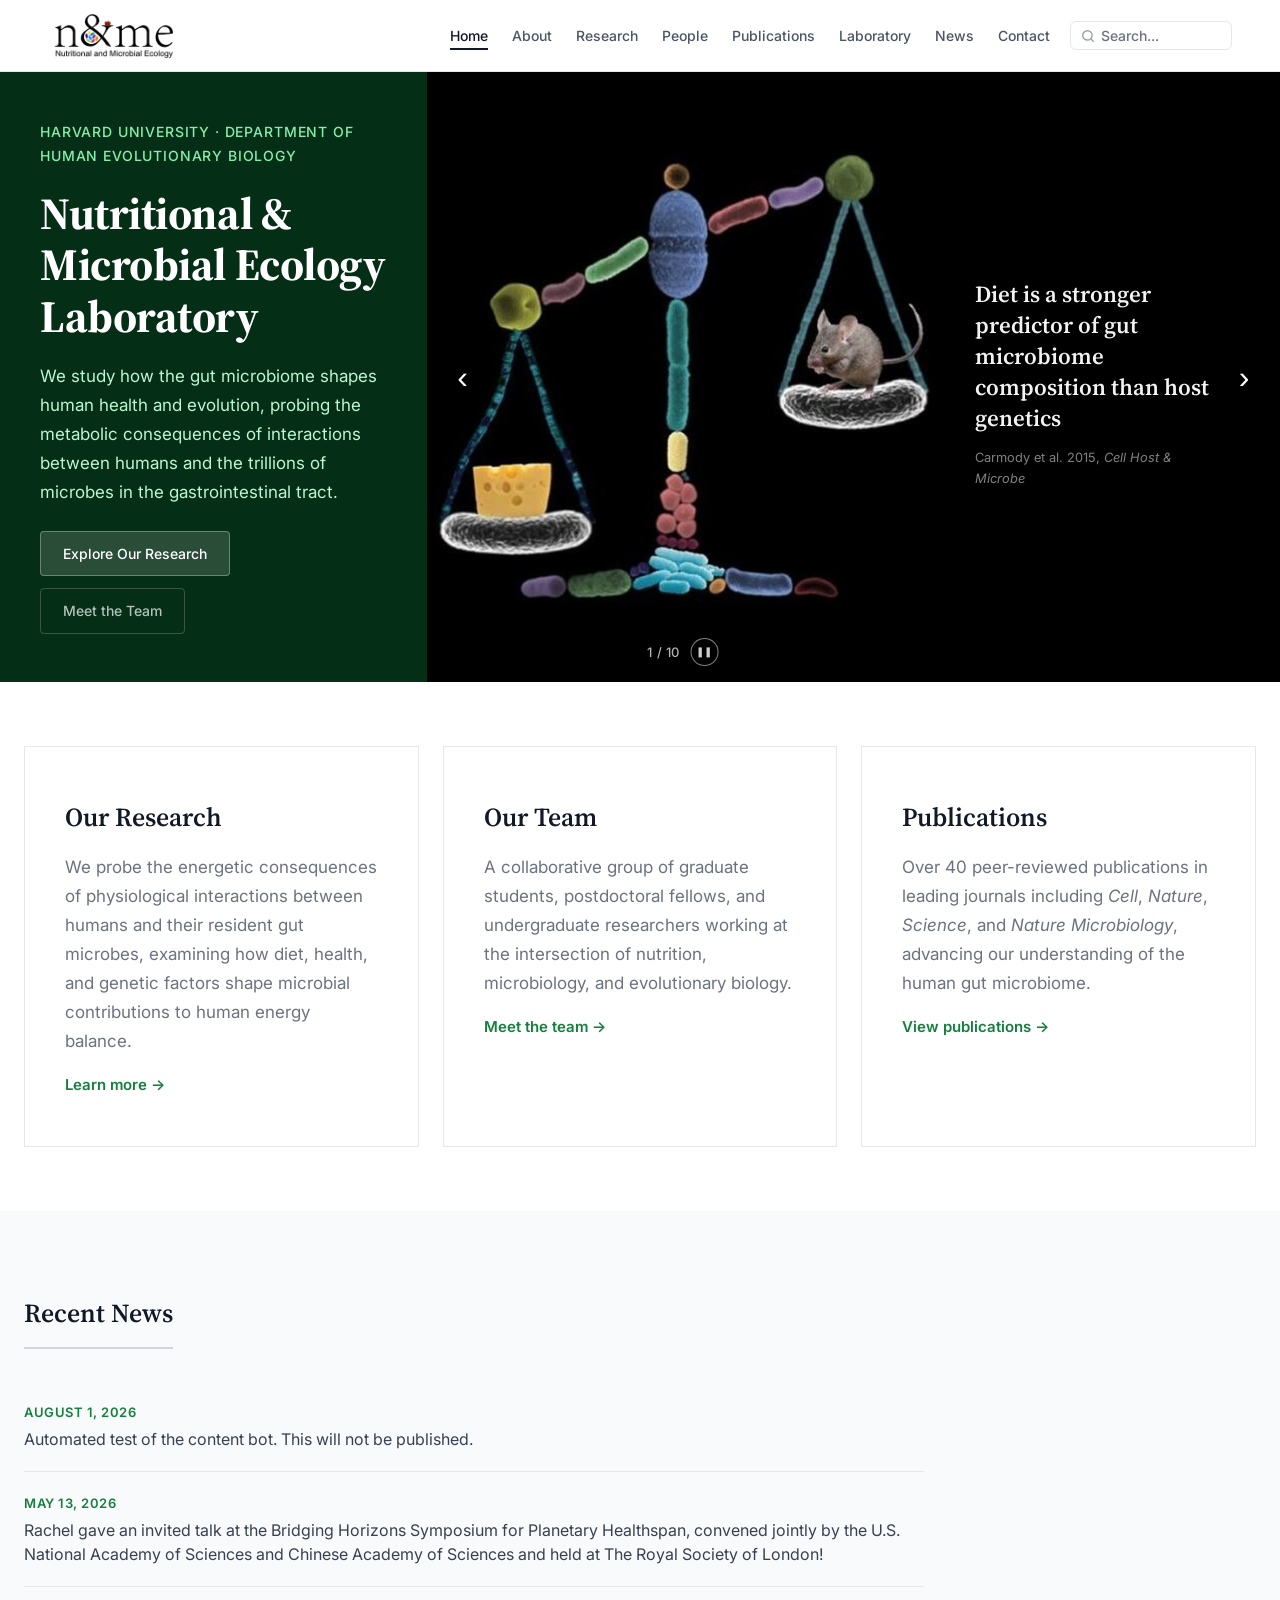
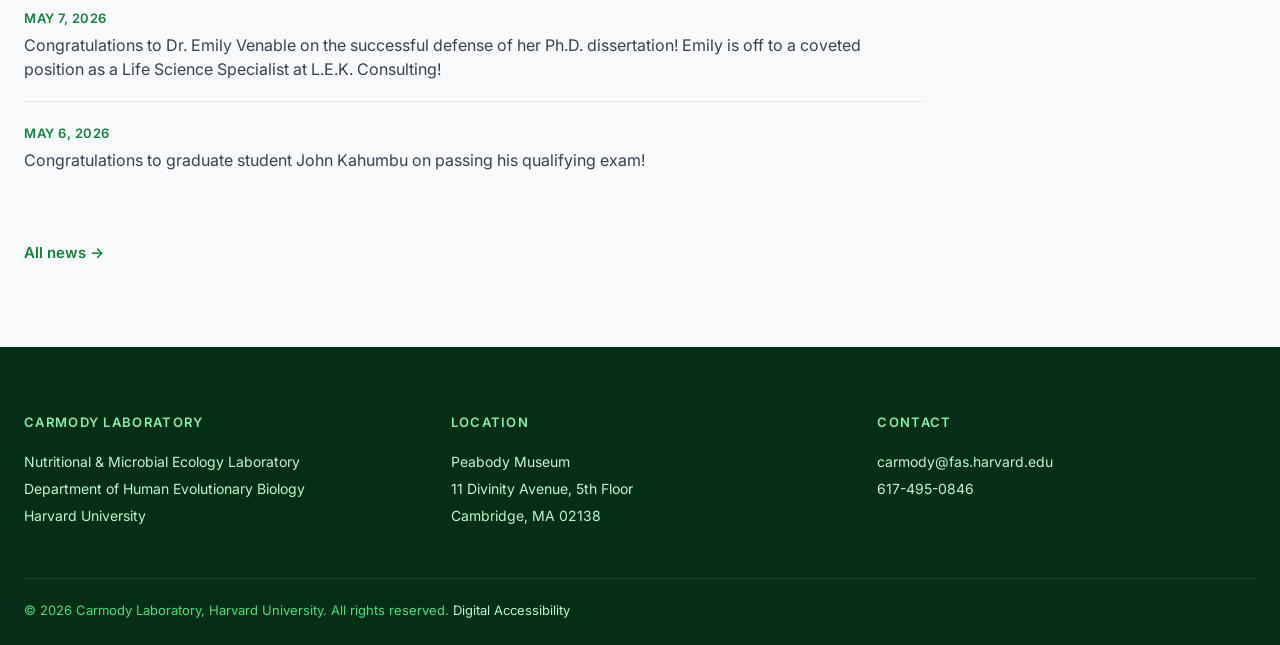
==== commit 9abe1a00: "Add news item: August 1, 2026" ====
--- a/index.html
+++ b/index.html
@@ -131,6 +131,10 @@
       <h2 class="section-title">Recent News</h2>
       <div class="recent-news-list">
         <div class="recent-news-item">
+          <div class="recent-news-date">August 1, 2026</div>
+          <div class="recent-news-text">Automated test of the content bot. This will not be published.</div>
+        </div>
+        <div class="recent-news-item">
           <div class="recent-news-date">May 13, 2026</div>
           <div class="recent-news-text">Rachel gave an invited talk at the Bridging Horizons Symposium for Planetary Healthspan, convened jointly by the U.S. National Academy of Sciences and Chinese Academy of Sciences and held at The Royal Society of London!</div>
         </div>
@@ -141,10 +145,6 @@
         <div class="recent-news-item">
           <div class="recent-news-date">May 6, 2026</div>
           <div class="recent-news-text">Congratulations to graduate student John Kahumbu on passing his qualifying exam!</div>
-        </div>
-        <div class="recent-news-item">
-          <div class="recent-news-date">April 24, 2026</div>
-          <div class="recent-news-text">Amar and Rachel&rsquo;s paper exploring how microbiome variation is shaped by metacommunity processes (&ldquo;The Island Biology of the Host Microbiome&rdquo;) is out today in Trends in Microbiology!</div>
         </div>
       </div>
       <div style="margin-top: 32px;">
--- a/css/styles.css
+++ b/css/styles.css
@@ -606,10 +606,10 @@
   position: absolute;
   inset: 0;
   background-image: url('../images/microbe-bg.png');
-  background-size: 500px auto;
+  background-size: 1800px auto;
   background-repeat: repeat;
   mix-blend-mode: overlay;
-  opacity: 0.12;
+  opacity: 0.24;
 }
 
 .page-header .container { position: relative; z-index: 1; }
@@ -806,6 +806,22 @@
 
 .person-email a { color: var(--color-text-muted); }
 .person-email a:hover { color: var(--color-primary); }
+
+.person-cv-link {
+  display: inline-block;
+  margin-top: 8px;
+  padding: 6px 16px;
+  font-size: 14px;
+  font-weight: 600;
+  color: #fff;
+  background: var(--color-primary);
+  border-radius: 6px;
+  text-decoration: none;
+  transition: background var(--transition);
+}
+.person-cv-link:hover {
+  background: var(--color-primary-dark);
+}
 
 .person-destination {
   font-size: 13px;
@@ -911,13 +927,18 @@
 .pub-links a:hover { background: var(--gray-100); }
 
 .pub-note {
-  margin-top: 48px;
-  padding: 16px 24px;
+  padding: 12px 20px;
   background: var(--gray-50);
   border: 1px solid var(--color-border);
   font-size: 14px;
   color: var(--gray-600);
   line-height: 1.6;
+  margin-top: -36px;
+  margin-bottom: 24px;
+}
+
+.pub-note + .pub-year {
+  margin-top: 0;
 }
 
 /* ---- News ---- */
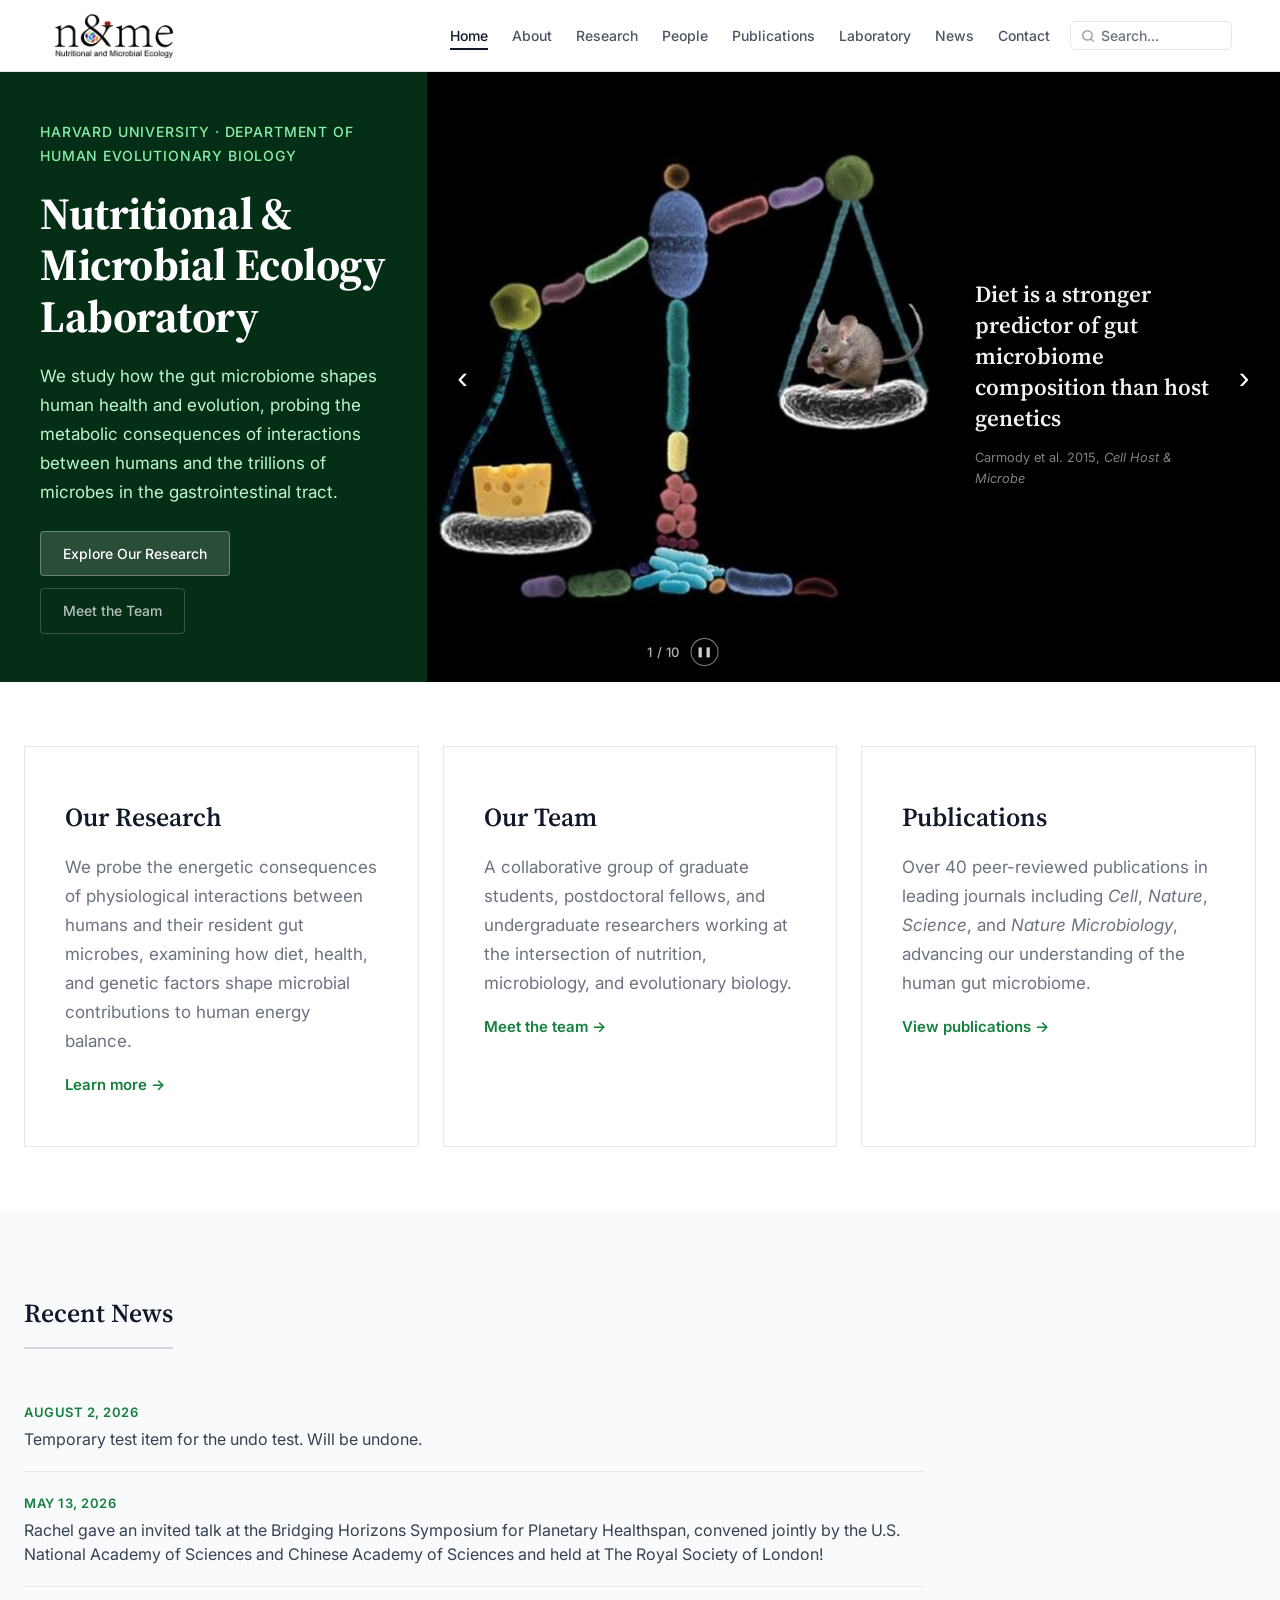
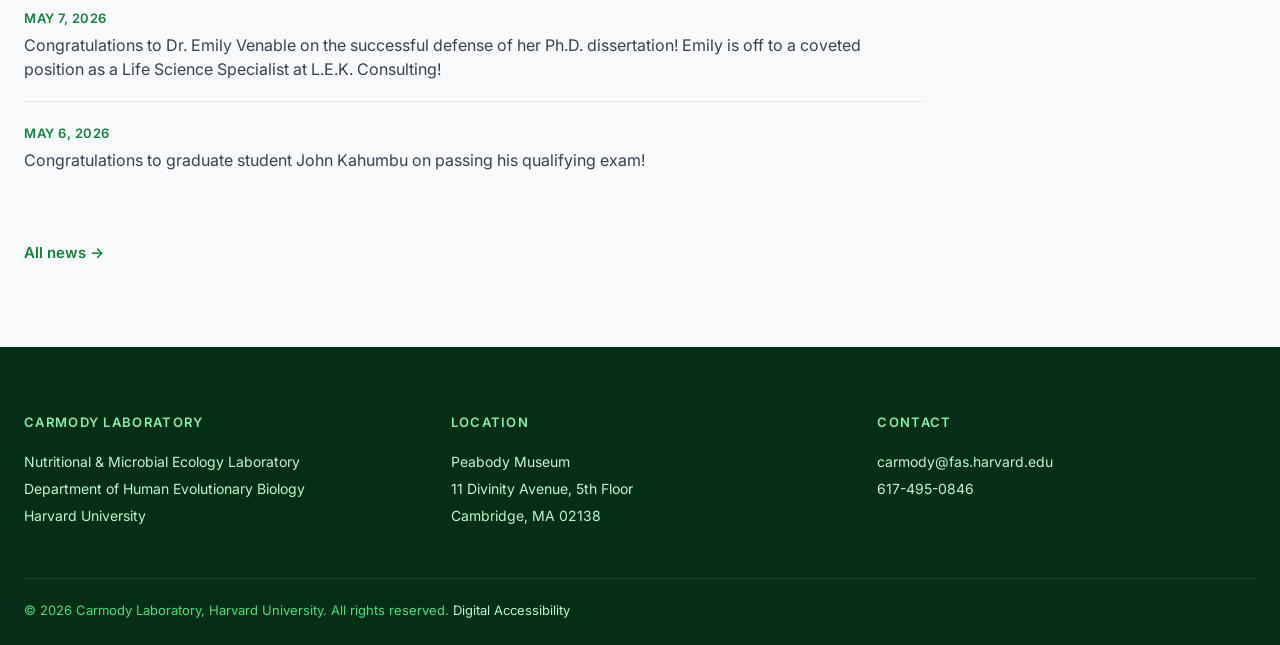
==== commit a5e97315: "Add news item: August 2, 2026" ====
--- a/index.html
+++ b/index.html
@@ -131,8 +131,8 @@
       <h2 class="section-title">Recent News</h2>
       <div class="recent-news-list">
         <div class="recent-news-item">
-          <div class="recent-news-date">August 1, 2026</div>
-          <div class="recent-news-text">Automated test of the content bot. This will not be published.</div>
+          <div class="recent-news-date">August 2, 2026</div>
+          <div class="recent-news-text">Temporary test item for the undo test. Will be undone.</div>
         </div>
         <div class="recent-news-item">
           <div class="recent-news-date">May 13, 2026</div>
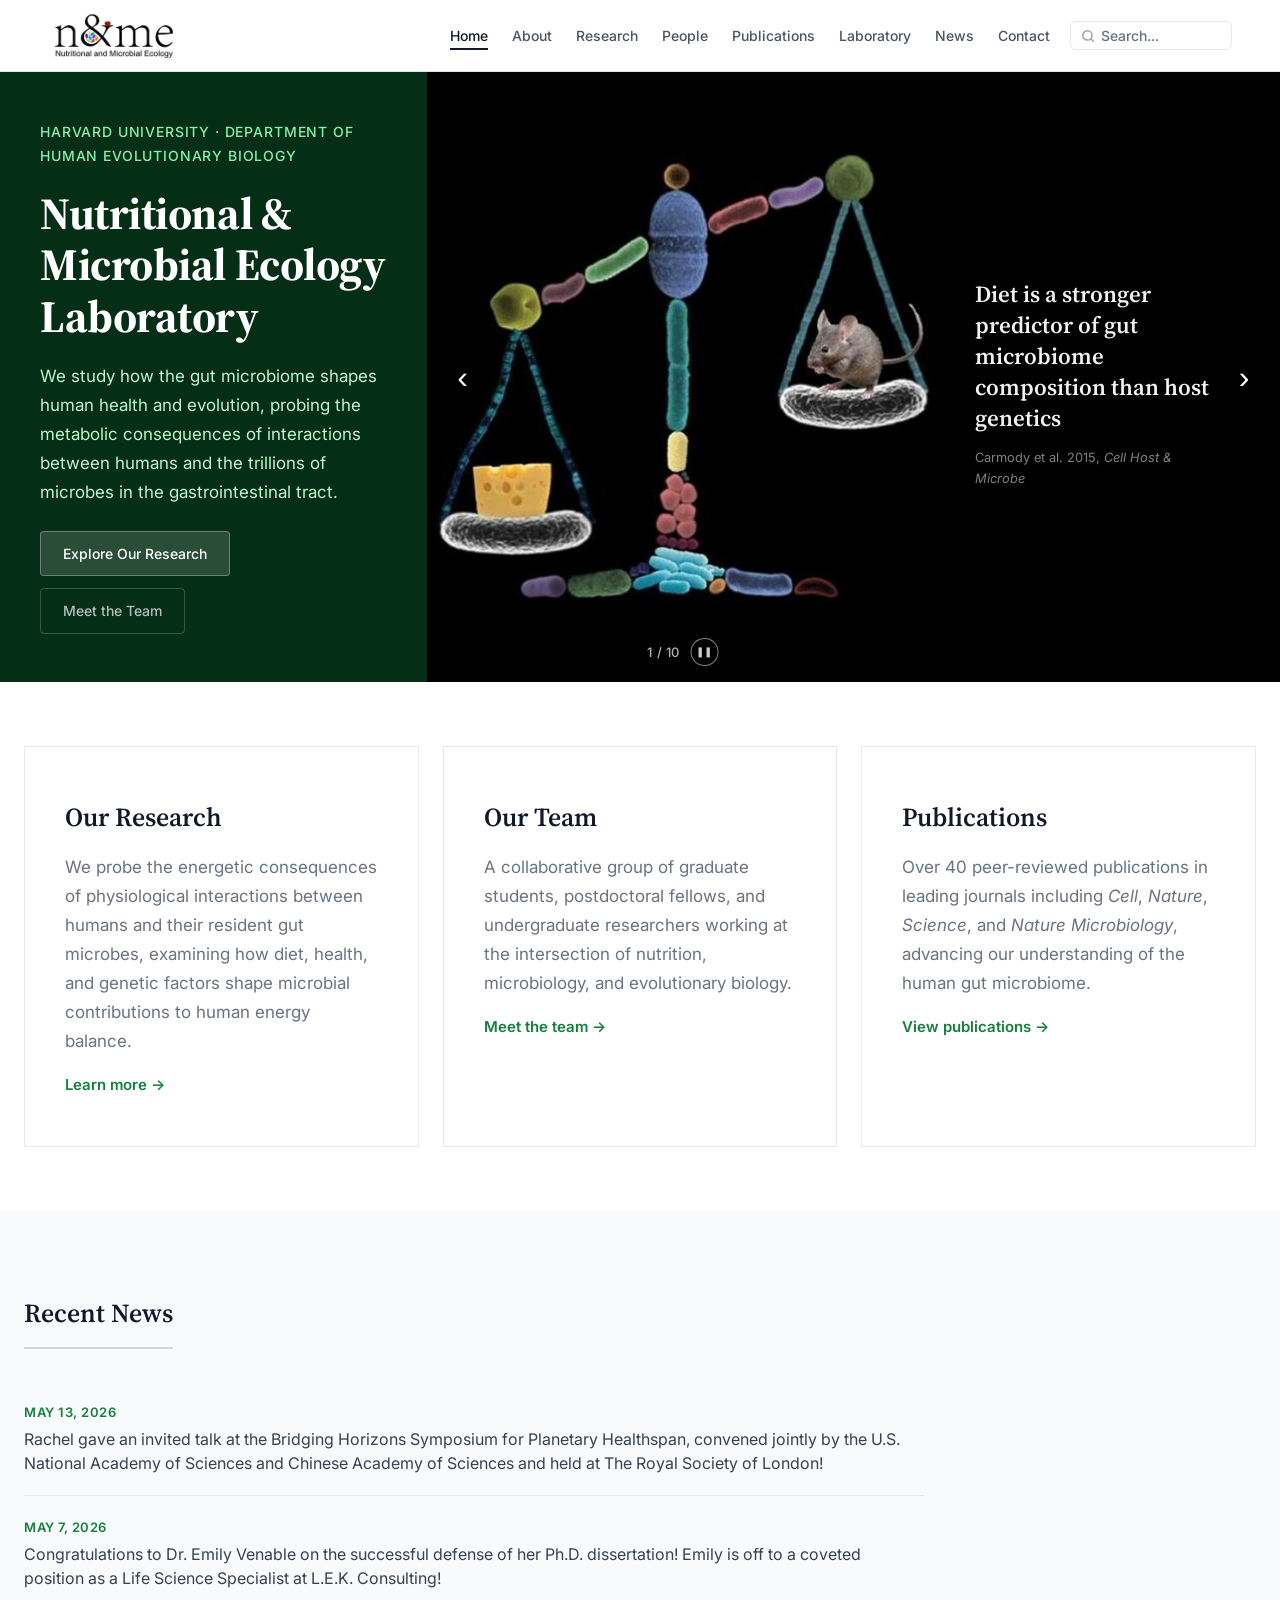
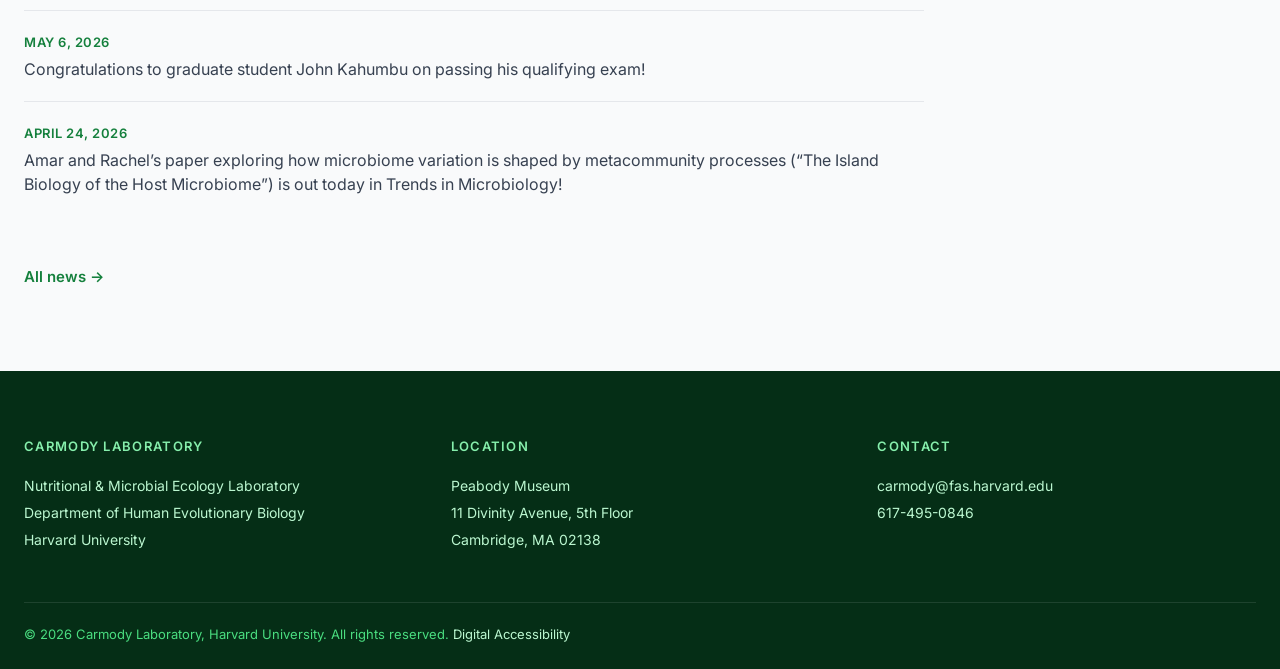
==== commit 8fbb611a: "Revert "Add news item: August 2, 2026" This reverts commit a5e9731521913dc3e8802a08512b80c7ba040656." ====
--- a/index.html
+++ b/index.html
@@ -131,10 +131,6 @@
       <h2 class="section-title">Recent News</h2>
       <div class="recent-news-list">
         <div class="recent-news-item">
-          <div class="recent-news-date">August 2, 2026</div>
-          <div class="recent-news-text">Temporary test item for the undo test. Will be undone.</div>
-        </div>
-        <div class="recent-news-item">
           <div class="recent-news-date">May 13, 2026</div>
           <div class="recent-news-text">Rachel gave an invited talk at the Bridging Horizons Symposium for Planetary Healthspan, convened jointly by the U.S. National Academy of Sciences and Chinese Academy of Sciences and held at The Royal Society of London!</div>
         </div>
@@ -145,6 +141,10 @@
         <div class="recent-news-item">
           <div class="recent-news-date">May 6, 2026</div>
           <div class="recent-news-text">Congratulations to graduate student John Kahumbu on passing his qualifying exam!</div>
+        </div>
+        <div class="recent-news-item">
+          <div class="recent-news-date">April 24, 2026</div>
+          <div class="recent-news-text">Amar and Rachel&rsquo;s paper exploring how microbiome variation is shaped by metacommunity processes (&ldquo;The Island Biology of the Host Microbiome&rdquo;) is out today in Trends in Microbiology!</div>
         </div>
       </div>
       <div style="margin-top: 32px;">
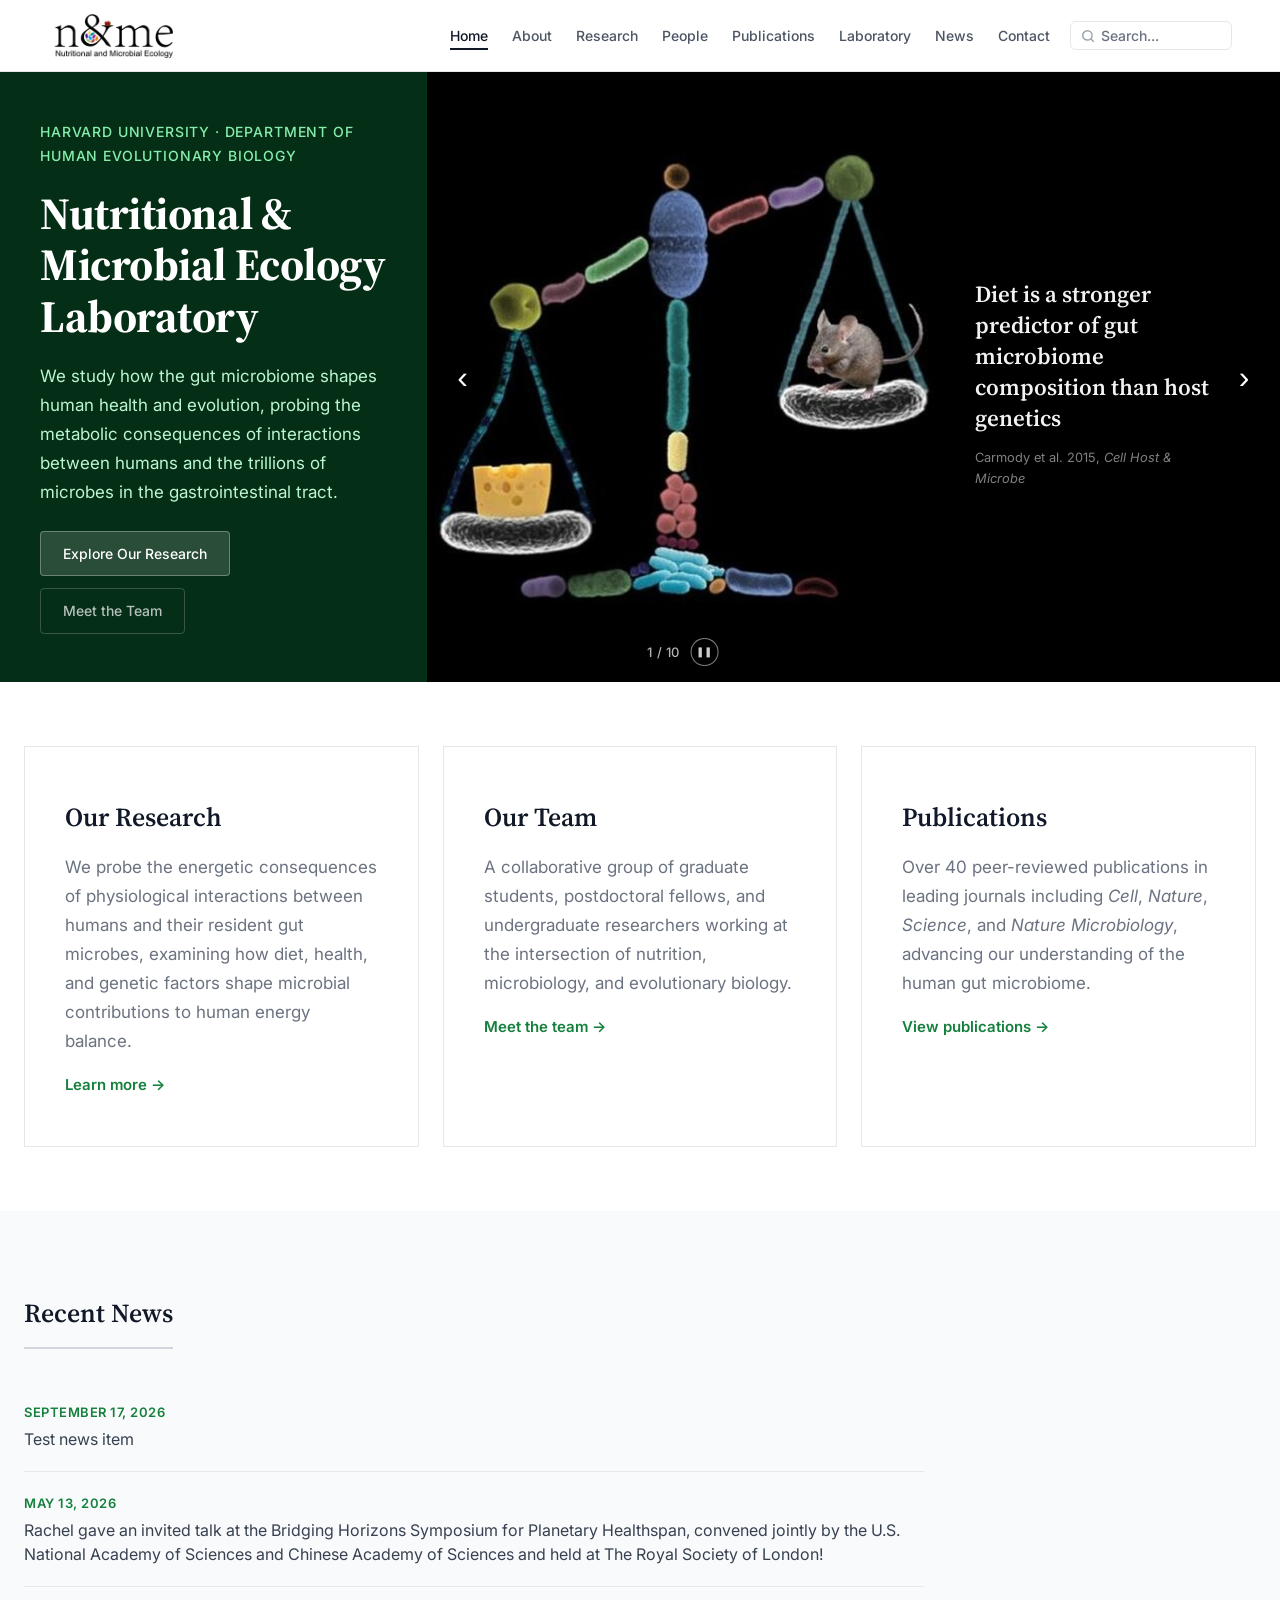
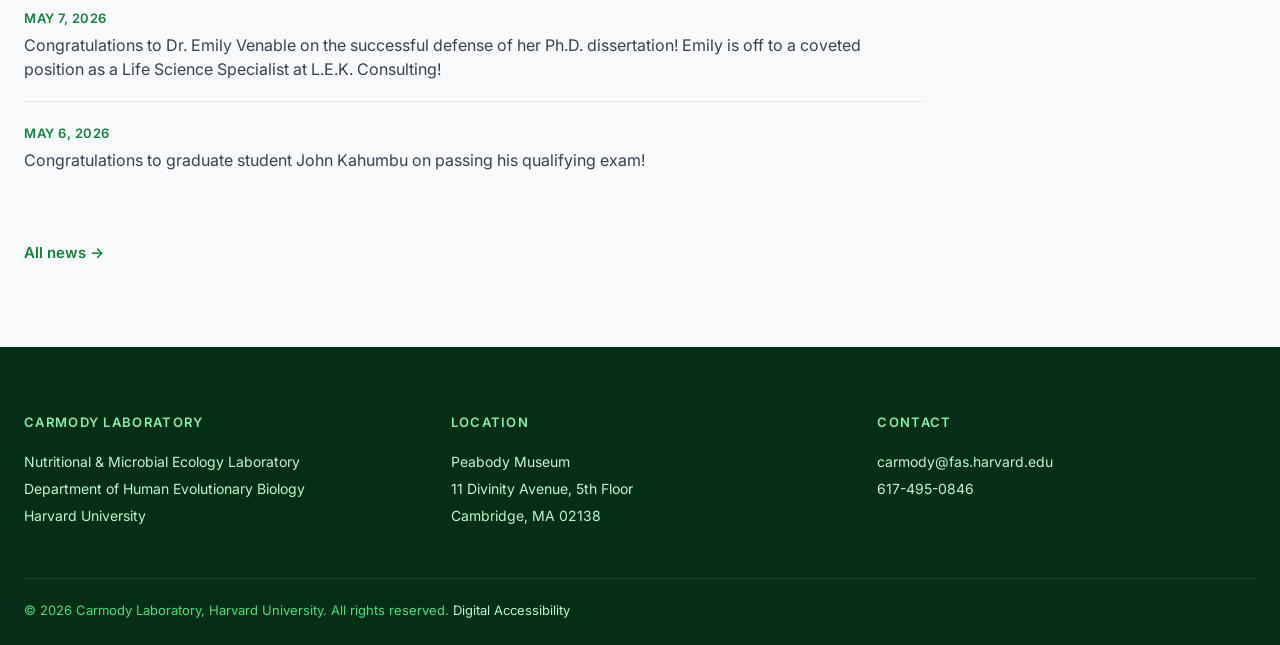
==== commit 2ee87180: "Add news item: September 17, 2026" ====
--- a/index.html
+++ b/index.html
@@ -131,6 +131,10 @@
       <h2 class="section-title">Recent News</h2>
       <div class="recent-news-list">
         <div class="recent-news-item">
+          <div class="recent-news-date">September 17, 2026</div>
+          <div class="recent-news-text">Test news item</div>
+        </div>
+        <div class="recent-news-item">
           <div class="recent-news-date">May 13, 2026</div>
           <div class="recent-news-text">Rachel gave an invited talk at the Bridging Horizons Symposium for Planetary Healthspan, convened jointly by the U.S. National Academy of Sciences and Chinese Academy of Sciences and held at The Royal Society of London!</div>
         </div>
@@ -141,10 +145,6 @@
         <div class="recent-news-item">
           <div class="recent-news-date">May 6, 2026</div>
           <div class="recent-news-text">Congratulations to graduate student John Kahumbu on passing his qualifying exam!</div>
-        </div>
-        <div class="recent-news-item">
-          <div class="recent-news-date">April 24, 2026</div>
-          <div class="recent-news-text">Amar and Rachel&rsquo;s paper exploring how microbiome variation is shaped by metacommunity processes (&ldquo;The Island Biology of the Host Microbiome&rdquo;) is out today in Trends in Microbiology!</div>
         </div>
       </div>
       <div style="margin-top: 32px;">
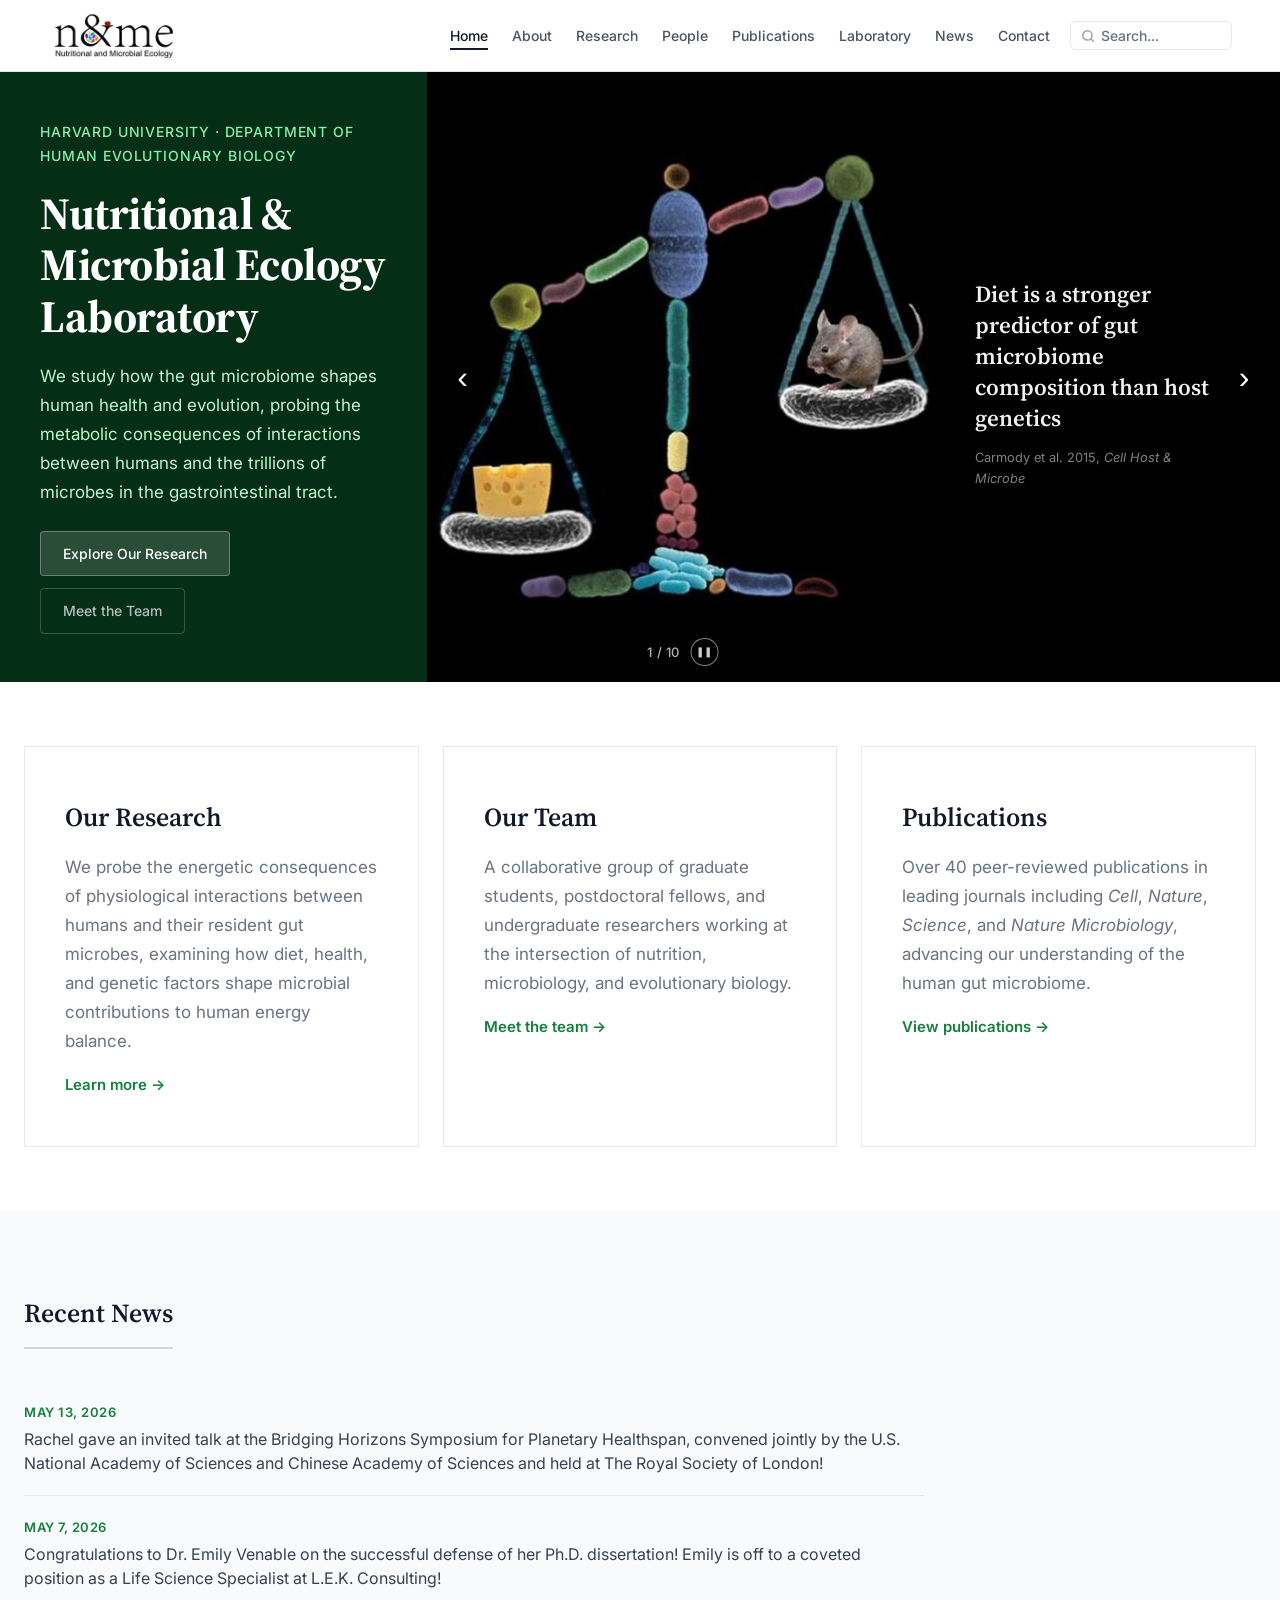
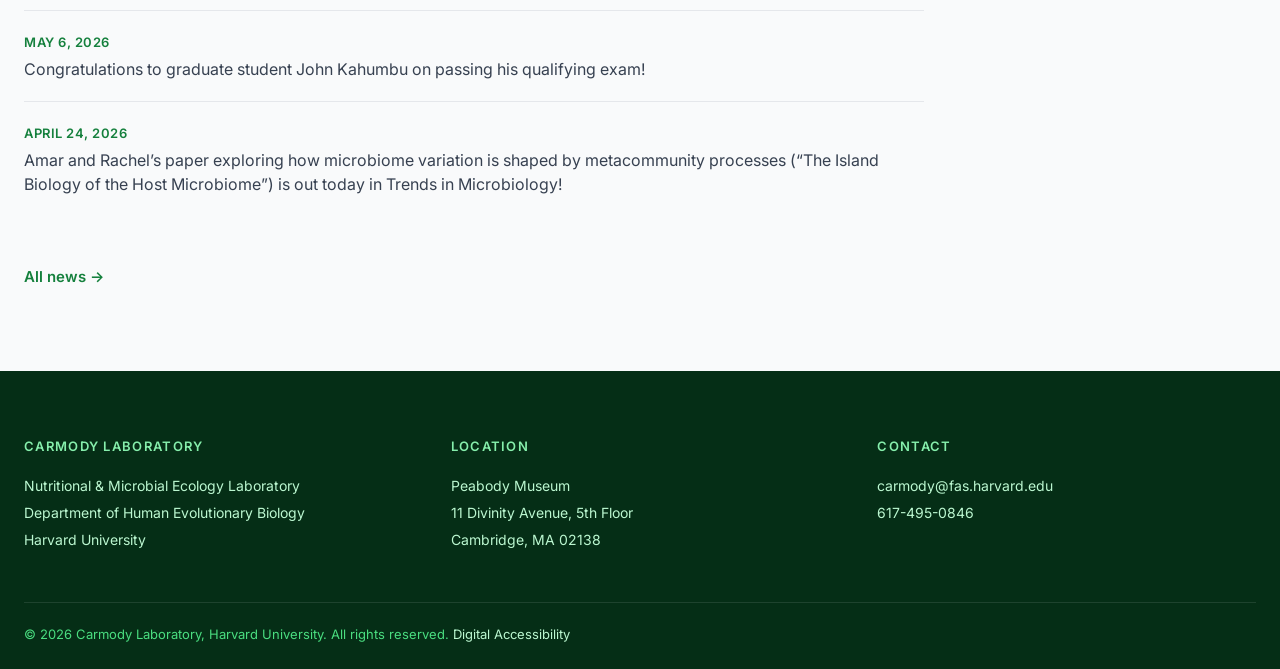
==== commit 0e86ca1e: "Revert "Add news item: September 17, 2026" This reverts commit 2ee87180643e1aaf3d9d77201ae7dd3dac57a" ====
--- a/index.html
+++ b/index.html
@@ -131,10 +131,6 @@
       <h2 class="section-title">Recent News</h2>
       <div class="recent-news-list">
         <div class="recent-news-item">
-          <div class="recent-news-date">September 17, 2026</div>
-          <div class="recent-news-text">Test news item</div>
-        </div>
-        <div class="recent-news-item">
           <div class="recent-news-date">May 13, 2026</div>
           <div class="recent-news-text">Rachel gave an invited talk at the Bridging Horizons Symposium for Planetary Healthspan, convened jointly by the U.S. National Academy of Sciences and Chinese Academy of Sciences and held at The Royal Society of London!</div>
         </div>
@@ -145,6 +141,10 @@
         <div class="recent-news-item">
           <div class="recent-news-date">May 6, 2026</div>
           <div class="recent-news-text">Congratulations to graduate student John Kahumbu on passing his qualifying exam!</div>
+        </div>
+        <div class="recent-news-item">
+          <div class="recent-news-date">April 24, 2026</div>
+          <div class="recent-news-text">Amar and Rachel&rsquo;s paper exploring how microbiome variation is shaped by metacommunity processes (&ldquo;The Island Biology of the Host Microbiome&rdquo;) is out today in Trends in Microbiology!</div>
         </div>
       </div>
       <div style="margin-top: 32px;">
